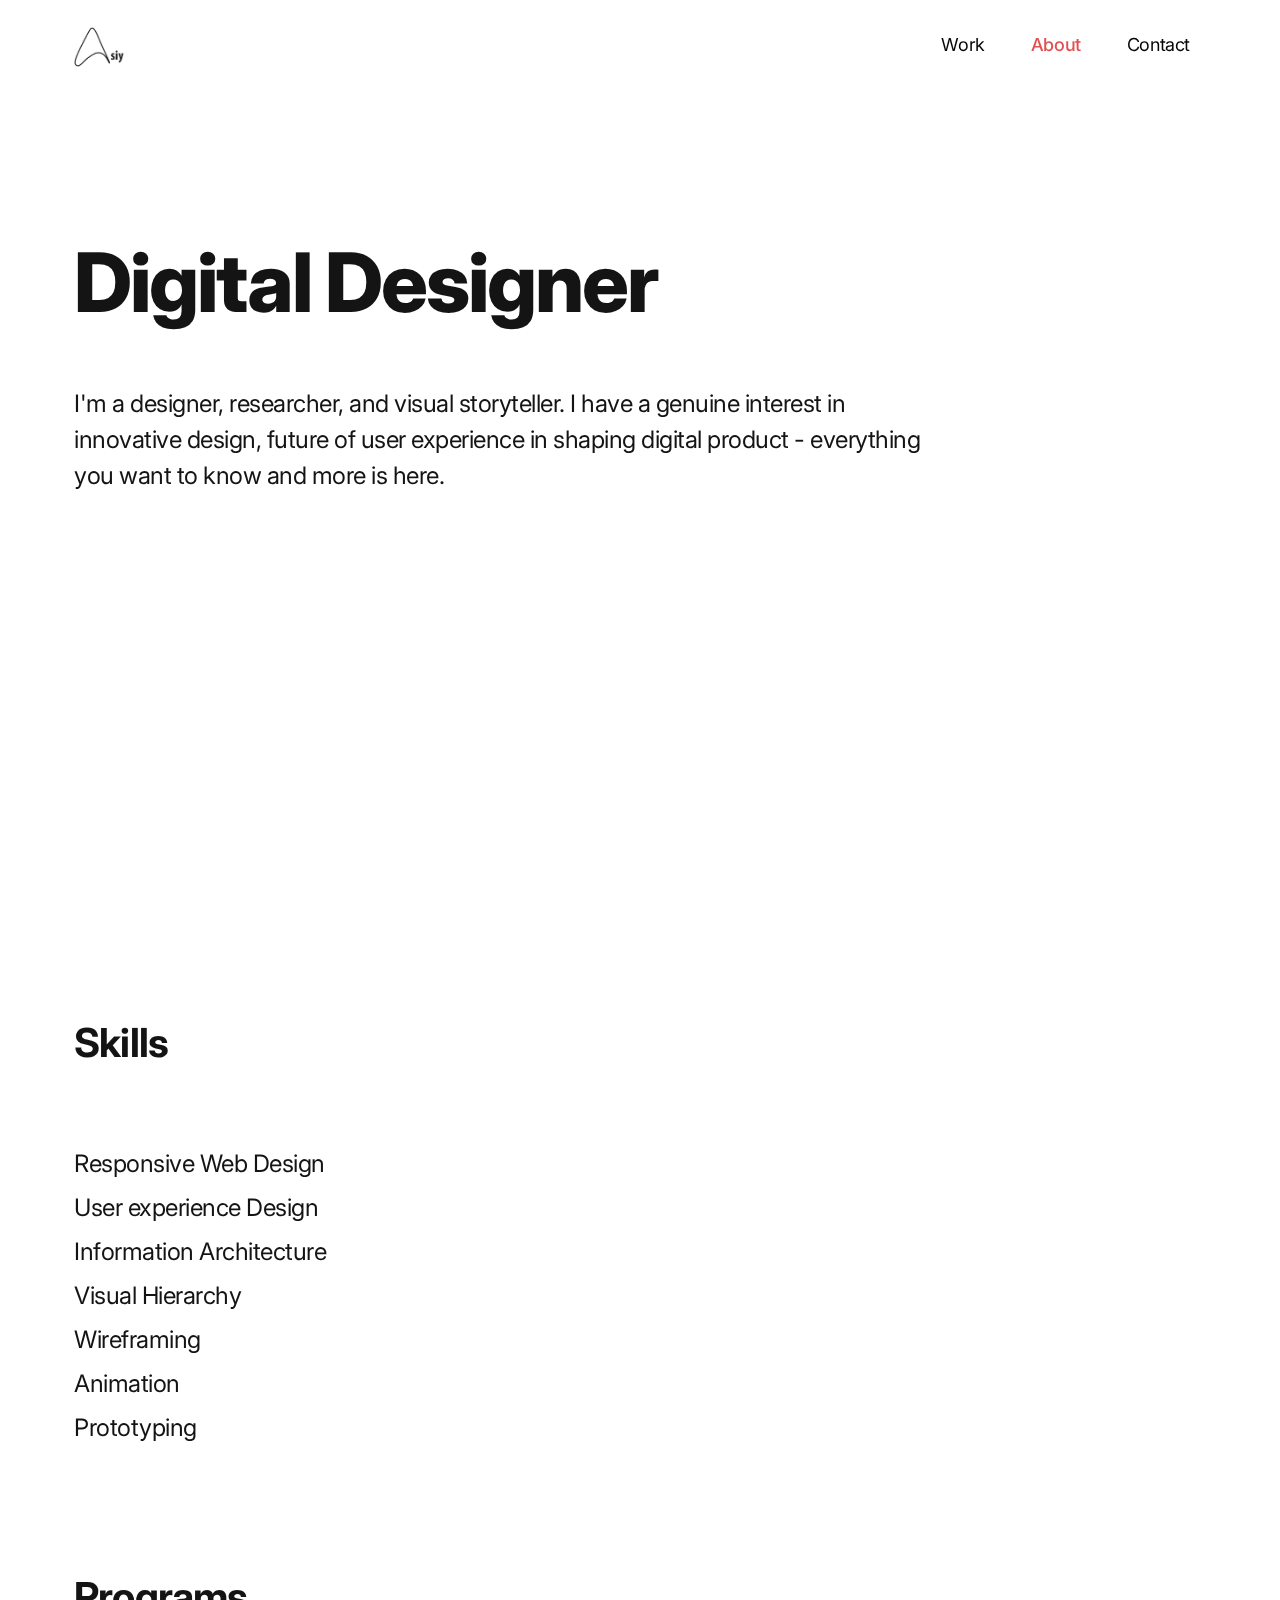
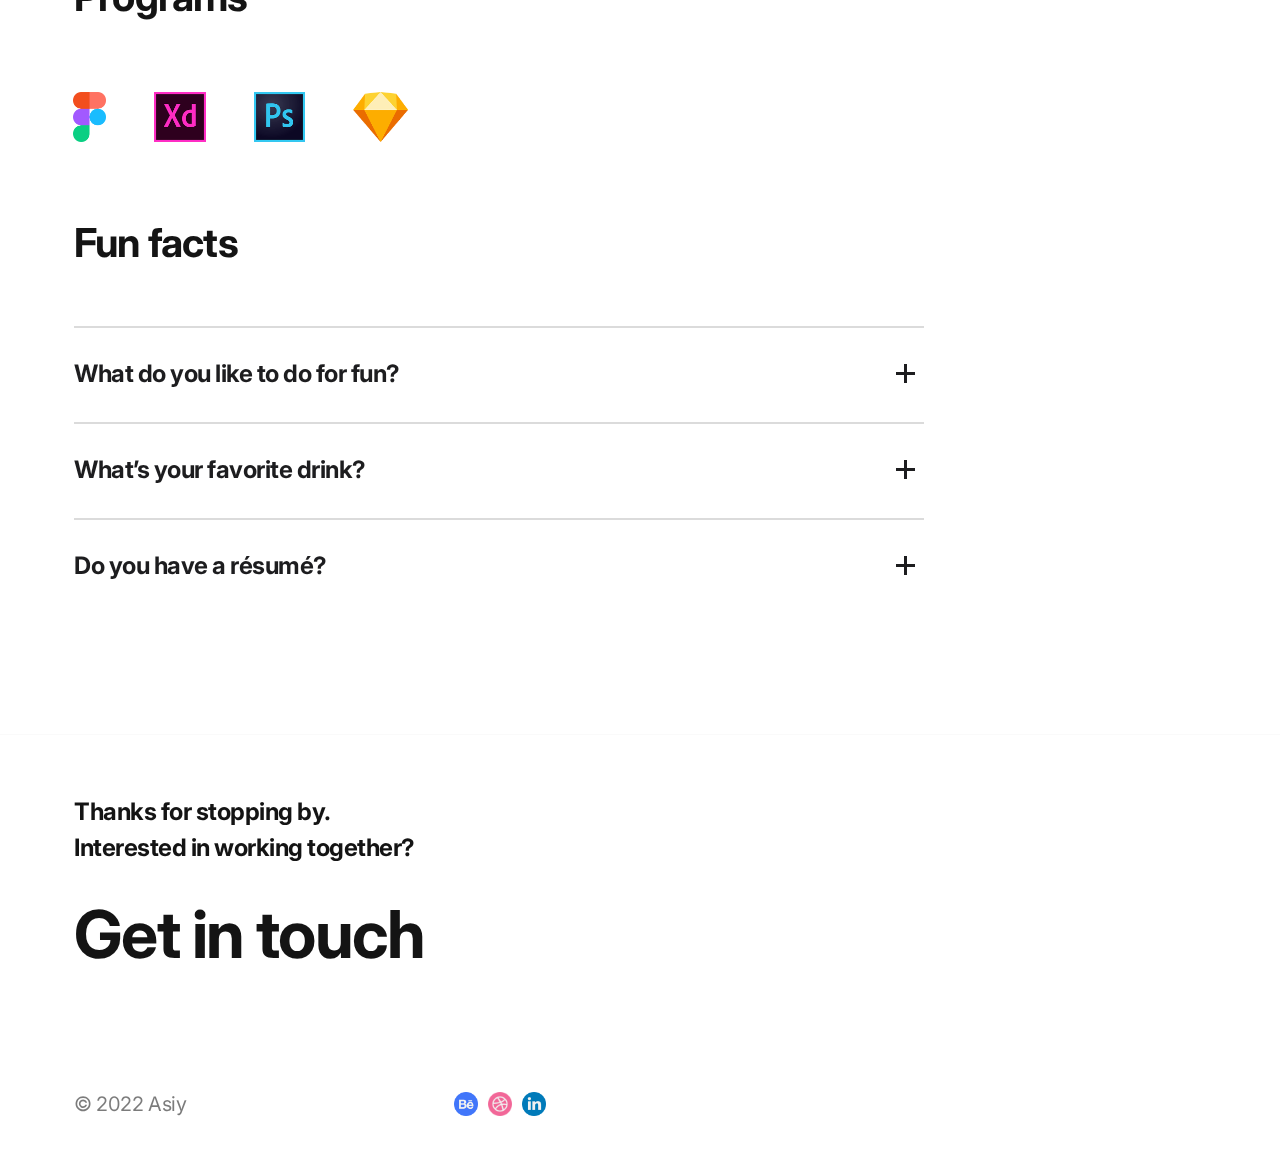
==== about.html @ 1d1bceab "Add files via upload" ====
<!doctype html>
<html lang="en" class="fonts-loading">

<head>
  <meta charset="UTF-8">

  <meta name="viewport"
  content="width=device-width, initial-scale=1, minimum-scale=1, maximum-scale=5, user-scalable=yes">
  <meta name="HandheldFriendly" content="true">

  <meta name="apple-mobile-web-app-capable" content="yes">
  <meta name="apple-mobile-web-app-status-bar-style" content="white-translucent">

  <meta name="description" content="Welcome to the folio of Asiyanbi Adekunle">
  <meta name="keywords"
  content="UI/UX designer from Nigeria">

  <title>About</title>

  <link rel="apple-touch-icon" sizes="57x57" href="images/apple-touch-icon-57x57.png">
  <link rel="apple-touch-icon" sizes="60x60" href="images/apple-touch-icon-60x60.png">
  <link rel="apple-touch-icon" sizes="72x72" href="images/apple-touch-icon-72x72.png">
  <link rel="apple-touch-icon" sizes="76x76" href="images/apple-touch-icon-76x76.png">
  <link rel="apple-touch-icon" sizes="114x114" href="images/apple-touch-icon-114x114.png">
  <link rel="apple-touch-icon" sizes="120x120" href="images/apple-touch-icon-120x120.png">
  <link rel="apple-touch-icon" sizes="144x144" href="images/apple-touch-icon-144x144.png">
  <link rel="apple-touch-icon" sizes="152x152" href="images/apple-touch-icon-152x152.png">
  <link rel="apple-touch-icon" sizes="180x180" href="images/apple-touch-icon-180x180.png">
  <link rel="icon" type="image/png" href="images/favicon-16x16.png" sizes="16x16">
  <link rel="icon" type="image/png" href="images/favicon-32x32.png" sizes="32x32">
  <link rel="icon" type="image/png" href="images/favicon-96x96.png" sizes="96x96">
  <link rel="icon" type="image/png" href="images/favicon-194x194.png" sizes="194x194">
  <link rel="icon" type="image/png" href="images/android-chrome-192x192.png" sizes="192x192">
  <link rel="mask-icon" href="/safari-pinned-tab.svg">


  <link rel="preconnect" href="https://fonts.gstatic.com">
  <link href="https://fonts.googleapis.com/css2?family=Inter:wght@100;400;500;600;700&display=swap" rel="stylesheet">
  <link rel="preload" as="image" href="../images/icons/loading.svg">
 

  <!-- Google Tag Manager -->
  <script>(function (w, d, s, l, i) {
      w[l] = w[l] || []; w[l].push({
        'gtm.start':
          new Date().getTime(), event: 'gtm.js'
      }); var f = d.getElementsByTagName(s)[0],
        j = d.createElement(s), dl = l != 'dataLayer' ? '&l=' + l : ''; j.async = true; j.src =
          'https://www.googletagmanager.com/gtm.js?id=' + i + dl; f.parentNode.insertBefore(j, f);
    })(window, document, 'script', 'dataLayer', 'GTM-5BKCFG');</script>
  <!-- End Google Tag Manager -->

  <link href="css/added.css" rel="stylesheet">
  <script type="text/javascript" src="css/main.min.js" defer></script>
  <link href="css/style.css" rel="stylesheet">
  
</head>

<body>

  <div class="navigation">
    <div class="navigation-inner">
      <button class="close no-btn button-secondary"><span
          class="button-secondary--icon icon icon-burger" /></button>
      <ul>
        <li><a href="mywork.html" target="_parent">Work</a>
        <li><a href="about.html" target="_parent">About</a>
        <li><a href="Contact.html" target="_parent">Use Me</a>
      </ul>
      <p class="navigation-footer">
        <a href="https://www.linkedin.com/in/asiyanbi-adekunle-8736731a4" rel="nofollow">LinkedIn</a>
        <a href="https://github.com/bizmaglord/" rel="nofollow">GitHub</a>
        <a href="https://www.instagram.com/bizmaglord/" rel="nofollow">Instagram</a>
        <a href="https://twitter.com/biismag/" rel="nofollow">Twitter</a>
        <span><span class="symbol-copy">&copy;</span> 2022 Asiy</span>
      </p>
    </div>
  </div>
  


  <div class="page-view">
    <div class="page-view-inner">
      <article>
        <section class="container">
          <h1>Digital Designer</h1>
          <p>I'm a designer, researcher, and visual storyteller. I have a genuine 
            interest in innovative design, future of user experience in shaping digital 
            product - everything you want to know and more is here.</p>
        </section>
      </article>
      <section class="container capability-content">
        <div class="column">
          <h2 style="margin-top:30px;">Mission</h2>
          <p>In my experience as a researcher, 
            I have learned that humans are very simple, 
            and with that comes low tolerance for 
            complex situations. My mission has always 
            been to push the limits of design with humans 
            at the forefront. As technology changes, 
            humans need to adapt quickly and my goal 
            is to make that process seamless as if 
            it doesn't exist at all.</p>

          <h2>Skills</h2>

          <div class="capability-list">
            <div class="capability-item">
              <ul style="margin-top:-10px;">
                <li>Responsive Web Design</li>
                <li>User experience Design</li>
                <li>Information Architecture</li>
                <li>Visual Hierarchy</li>
                <li>Wireframing</li>
                <li>Animation</li>
                <li>Prototyping</li>

              </ul>
            </div>
          </div>

          <h2>Programs</h2>

          <div class="resume-collumn w-col w-col-6"><h3 class="medium"></h3><img src="images/figma.png" loading="lazy" alt="Figma Icon" class="program-logo"/><img src="images/xd.png" loading="lazy" alt="Adobe XD Icon" class="program-logo"/><img src="images/shop.png" loading="lazy" alt="Photoshop Icon" class="program-logo"/><img src="images/pie.png" loading="lazy" alt="Invision Icon" class="program-logo"/></div>

        </div>

     
        <div style="margin-top: 200px;" class="column">
          <h2>Fun facts</h2>
          <ul class="section-collapse">
            <li>
              <a aria-expanded="true" class="collapse-control typography-subhead">
                <span>What do you like to do for fun?</span>
                <span class="chevron" />
              </a>
              <div class="content-collapse" style="height: 0">
                <div class="c-inner">
                  <p>Stargazer. As a countryside homeboy I love to settle at night with some 
                    other kids comtemplating about the wonder of the star and wish we could touch one </p>

                  <p>Muzic. I have amassed collection of albums. I can be found humming to Jay Z 
                    <em>"Anything"</em>
                    
                  </p>

                  <p>Pornearth. On good days, you can catch me combbing r/pornearth on reddit browsing beautiful gallery of mountains </p>

                  <p>Movies. Hiyaa, I love sci-fi, movies about time-machine and 
                    alternating between parallel universe”</p>
                </div>
              </div>
            </li>
            <li>
              <a aria-expanded="true" class="collapse-control typography-subhead">
                <span>What’s your favorite drink?</span>
                <span class="chevron" />
              </a>
              <div class="content-collapse" style="height: 0">
                <div class="c-inner">
                  <p>H20. Simple dilution, not difficult to gulp.</p>
                </div>
              </div>
            </li>
            
            <li>
              <a aria-expanded="true" class="collapse-control typography-subhead">
                <span>Do you have a r&eacute;sum&eacute;?</span>
                <span class="chevron">
              </a>
              <div class="content-collapse" style="height: 0">
                <div class="c-inner">
                  <p>Yes, click <a href="Asiyanbi_uiux_cv.pdf" target="_blank" rel="noopener noreferrer">here</a> to
                    view.</p>
                </div>
              </div>
            </li>
          </ul>
        </div>
      </section>

      <a href="Contact.html" target="_parent"  class="to-next">
        <div class="container">
          <div class="column">
            <span>Thanks for stopping by.<br>
              Interested in working together?
            </span>
            <div class="next-h">Get in touch</div>
          </div>
        </div>
      </a>

      <footer class="e2e">
        <div class="e2e-inner">
            <div class="e2e-f">
                <div class="e2e-company"><span class="symbol-copy">&copy;</span> 2022 Asiy</div>
                <div class="social-network-links">
                    <div class="social-network-link">
                        <a href="https://www.behance.com/bizmaglord" rel="noopener nofollow"
                            title="Behance">
                            <span>Behance</span>
                            <img src="images/be.png" height="24px;" width="24px;">
                        </a>
                    </div>
                    <div class="social-network-link">
                        <a href="https://www.dribbble.com/bizmaglord" rel="noopener nofollow" title="Dribbble">
                            <span>Dribbble</span>
                            <img src="images/dri.png" height="24px;" width="24px;" >
                        </a>
                    </div>
                    <div class="social-network-link">
                        <a href="https://www.linkedin.com/in/asiyanbi-adekunle-8736731a4" rel="noopener nofollow"
                            title="LinkedIn">
                            <span>LinkedIn</span>
                            <img src="images/lin.png" height="24px;" width="24px;">
                        </a>
                    </div>
                    
                </div>
            </div>
        </div>
    </footer>

      <header class="top-of-page" data-theme="">
        <div class="background">
          <div class="container column">
            <div class="nav-item">
              <a href="index.html" target="_parent" title="Asiy">
                <img src="images/logo-black.png" height="50" width="50">
              </a>
            </div>
            <div class="nav-stack">
              <div class="nav-item">
                <a href="mywork.html" target="_parent" class="at-left button-secondary ">
                  <span>Work</span>
                </a>
              </div>
              <div class="nav-item">
                <a href="about.html" target="_parent" class="at-left button-secondary is-active">
                  <span>About</span>
                </a>
              </div>
              <div class="nav-item">
                <a href="Contact.html" target="_parent" class="at-left button-secondary ">
                  <span>Contact</span>
                </a>
              </div>
            </div>
            <div class="nav-stack open-navigation">
              <div class="nav-item">
                <button class="at-left no-btn button-secondary"><span></span>
                  <span class="button-secondary--icon icon icon-burger">
                </button>
              </div>
            </div>
          </div>
        </div>
      </header>
    </div>
  </div>

  
</body>

</html>
---- css/added.css ----
@import url(https://fonts.googleapis.com/css2?family=Inter:wght@100;400;500;600;700;800&display=swap);.clearfix{clear:both}*{border:none;-webkit-box-sizing:border-box;-moz-box-sizing:border-box;box-sizing:border-box;margin:0;outline:0;padding:0;-webkit-tap-highlight-color:transparent;-webkit-tap-highlight-color:transparent}a{color:inherit}body,html{height:100%}html{-webkit-text-size-adjust:none;-ms-content-zooming:none}body,button,input,textarea{-webkit-font-smoothing:antialiased;font-family:Inter,-apple-system,BlinkMacSystemFont,Helvetica,Segoe UI,Roboto,Arial,sans-serif}@supports (padding:max(0px)){body{padding-left:0;padding-right:0}}button,input:not([type=checkbox]),textarea{-webkit-appearance:none;-moz-appearance:none}textarea{resize:none}blockquote,figcaption,p{-webkit-hyphens:none;-moz-hyphens:none;-ms-hyphens:none;hyphens:none}img{vertical-align:top}.at-left{float:left}.at-right{float:right}.text{font-size:24px;font-weight:400;line-height:36px;letter-spacing:-.5px}.text-small{font-size:18px;line-height:28px}.text-20,.text-small{font-weight:400;letter-spacing:-.38px}.text-20{font-size:20px;line-height:26px}.text-caption{font-size:20px;font-weight:400;line-height:28px;letter-spacing:-.42px}.text-center{text-align:center}.display-0{font-size:66px;font-weight:700;line-height:76px;letter-spacing:-1.61px}.display-1{font-size:82px;font-weight:700;line-height:86px;letter-spacing:-2px}.display-2{font-size:48px;font-weight:700;line-height:54px;letter-spacing:-.85px}.display-3{font-size:38px;font-weight:700;line-height:44px;letter-spacing:-.67px}.display-4{font-weight:700}.display-4,.display-5{font-size:32px;line-height:42px;letter-spacing:-.4px}.display-5{font-weight:500}.display-6{font-size:28px;font-weight:700;line-height:38px;letter-spacing:-.56px}.display-7{font-size:24px;font-weight:700;line-height:36px;letter-spacing:-.5px}.display-8{font-size:20px;font-weight:500;line-height:24px;letter-spacing:-.4px}.display-9{line-height:24px;letter-spacing:-.48px}.display-10,.display-9{font-size:18px;font-weight:700}.display-10{line-height:26px;letter-spacing:-.38px}.display-11{font-size:20px;font-weight:400;line-height:28px;letter-spacing:-.42px}.display-12{font-size:18px;font-weight:400;line-height:32px;letter-spacing:-.4px}.material{border-radius:4px}.material-white{background-color:#fafafa}.material-light-white{background-color:hsla(0,0%,100%,.04)}.material-white-shd{background-color:#fafafa;-webkit-box-shadow:0 4px 8px rgba(0,0,0,.24);box-shadow:0 4px 8px rgba(0,0,0,.24)}.material-orange{background-color:#f33}.material-black{background-color:#1d1d1f}.material-red{background-color:#ed4747}.material-red-hover{background-color:#ce1414}.material-green{background-color:#0fc740}.material-pink{background-color:#ed4786}.material-gray{background-color:#f5f5f5}.material-light-green{background-color:rgba(47,235,58,.16)}.material-black-hover{background-color:rgba(0,0,0,.16)}.material-light-black-hover{background-color:rgba(0,0,0,.04)}.material-border-gray-active{-webkit-box-shadow:inset 0 0 0 1px rgba(0,0,0,.56);box-shadow:inset 0 0 0 1px rgba(0,0,0,.56)}.material-border-gray{-webkit-box-shadow:inset 0 0 0 1px rgba(0,0,0,.08);box-shadow:inset 0 0 0 1px rgba(0,0,0,.08)}.material-border-light-gray{-webkit-box-shadow:inset 0 0 0 1px #ebebeb;box-shadow:inset 0 0 0 1px #ebebeb}.material-border-light-gray-alpha{-webkit-box-shadow:inset 0 0 0 1px #ccc;box-shadow:inset 0 0 0 1px #ccc}.material-border-orange{-webkit-box-shadow:inset 0 0 0 2px #f33;box-shadow:inset 0 0 0 2px #f33}.material-border-green{-webkit-box-shadow:inset 0 0 0 1px #10c741;box-shadow:inset 0 0 0 1px #10c741}.material-border-red{-webkit-box-shadow:inset 0 0 0 2px #ed4747;box-shadow:inset 0 0 0 2px #ed4747}.button{text-align:center;-webkit-user-select:none;-khtml-user-select:none;-moz-user-select:none;-ms-user-select:none;-o-user-select:none;user-select:none}.button-primary{font-size:24px;font-weight:400;line-height:36px;letter-spacing:-.5px;padding:9px 16px}.button-primary--icon{margin-left:8px}.button-secondary{color: rgb(6, 6, 6);font-size:18px;font-weight:400;line-height:32px;letter-spacing:-.4px;padding:9px 16px}.button-secondary--icon{margin-left:4px;margin-right:-20px}.button-secondary-small{font-size:32px;font-weight:500;line-height:42px;letter-spacing:-.4px;padding:2px 6px}.input{position:relative}.input input,.input textarea{-webkit-appearance:none;-moz-appearance:none;display:block;position:relative;width:100%}.input input::-webkit-input-placeholder,.input textarea::-webkit-input-placeholder{color:rgba(20,20,20,.32)}.input input:-moz-placeholder,.input input::-moz-placeholder,.input textarea:-moz-placeholder,.input textarea::-moz-placeholder{color:rgba(20,20,20,.32)}.input input:-ms-input-placeholder,.input textarea:-ms-input-placeholder{color:rgba(20,20,20,.32)}.input input+span{font-size:12px;line-height:12px;text-transform:uppercase;-webkit-user-select:none;-khtml-user-select:none;-moz-user-select:none;-ms-user-select:none;-o-user-select:none;user-select:none;opacity:0;pointer-events:none;position:absolute;-webkit-transform-origin:left top;transform-origin:left;visibility:hidden;z-index:1}.input input:not(:placeholder-shown)+span,.input input:not(:placeholder-shown):focus+span{opacity:1;-webkit-transform:translateY(-10px);transform:translateY(-10px);-webkit-transition:all .3s;transition:all .3s;visibility:visible}.input-primary input,.input-primary textarea{font-size:24px;font-weight:400;line-height:36px;letter-spacing:-.5px;padding:9px 16px}.input-primary input+span{left:16px;top:19px}.input-primary input:not(:placeholder-shown),.input-primary input:not(:placeholder-shown):focus{padding-bottom:3px;padding-top:15px}.input-secondary input,.input-secondary textarea{font-size:18px;font-weight:400;line-height:32px;letter-spacing:-.4px;padding:9px 10px}.input-secondary input+span{left:10px;top:17px}.input-secondary input:not(:placeholder-shown),.input-secondary input:not(:placeholder-shown):focus{padding:14px 10px 4px}.icon{display:inline-block;vertical-align:middle}.icon-burger,.icon-close{height:24px;position:relative;width:36px}.icon-burger:after,.icon-burger:before,.icon-close:after,.icon-close:before{border-top:1.75px solid;content:"";display:block;left:50%;position:absolute;top:50%;width:66.66%}.icon-close:before{-webkit-transform:translate(-50%,-50%) rotate(-45deg);transform:translate(-50%,-50%) rotate(-45deg)}.icon-close:after{-webkit-transform:translate(-50%,-50%) rotate(45deg);transform:translate(-50%,-50%) rotate(45deg)}.icon-burger:before{-webkit-transform:translate(-50%,-4px);transform:translate(-50%,-4px)}.icon-burger:after{-webkit-transform:translate(-50%,2px);transform:translate(-50%,2px)}.typography-title{font-size:38px;font-weight:700;line-height:44px;letter-spacing:-.67px}@media (min-width:768px){.typography-title{font-size:82px;font-weight:700;line-height:86px;letter-spacing:-2px}}.typography-subtitle{font-size:28px;font-weight:700;line-height:38px;letter-spacing:-.56px}@media (min-width:768px){.typography-subtitle{font-size:48px;font-weight:700;line-height:54px;letter-spacing:-.85px}}.typography-subhead{font-size:18px;font-weight:700;line-height:24px;letter-spacing:-.48px}@media (min-width:768px){.typography-subhead{font-size:32px;font-weight:700;line-height:42px;letter-spacing:-.4px}}.typography-quote-slide{font-weight:500}@media (max-width:767px){.typography-quote-slide{font-size:20px;font-weight:500;line-height:24px;letter-spacing:-.4px;letter-spacing:normal}}@media (min-width:768px){.typography-quote-slide{font-size:32px;font-weight:500;line-height:42px;letter-spacing:-.4px}}.typography-paragraph{font-size:18px;font-weight:400;line-height:28px;letter-spacing:-.38px}@media (min-width:768px){.typography-paragraph{font-size:24px;font-weight:400;line-height:36px;letter-spacing:-.5px}}.typography-caption,.typography-text{font-size:20px;font-weight:400;line-height:28px;letter-spacing:-.42px}.typography-caption{color:rgba(20,20,20,.56)}.container{margin:0 auto;max-width:1280px}@media (min-width:1600px){.container{max-width:1280px}}@media (max-width:767px){.column{padding-left:16px;padding-right:16px}}@media (min-width:768px) and (max-width:1279px){.column{padding-left:32px;padding-right:32px}}@media (min-width:1280px){.column{padding-left:74px;padding-right:74px}}@media (max-width:767px){.padding-media{max-width:882px}}@media (min-width:768px) and (max-width:1279px){.padding-media{max-width:914px}}@media (min-width:1280px){.padding-media{max-width:998px}}.fonts-loading body:before{opacity:1;visibility:visible}.fonts-loaded body:before,.fonts-loading .page-view{opacity:0;visibility:hidden}.fonts-loaded body:before{-webkit-transition:opacity .3s,visibility .3s;transition:opacity .3s,visibility .3s}.fonts-loaded .page-view{opacity:1;will-change:opacity,visibility;transition:opacity .3s,visibility .3s;visibility:visible}.fonts-loading body:before{background-image:url(images/icons/loading.svg);background-position:50%;background-repeat:no-repeat;background-size:40px;bottom:0;content:"";left:0;position:absolute;right:0;top:0}body{color: #141414; min-width:320px}.sr-only{position:absolute;width:1px;height:1px;padding:0;margin:-1px;overflow:hidden;clip:rect(0,0,0,0);border:0}ol{list-style-position:inside}ol li{margin-bottom:16px}ol li::marker{font-size:18px;font-weight:400;line-height:28px;letter-spacing:-.38px}ol li>p{display:inline}.btn-solid{color:rgba(20,20,20,.56);display:inline-block;-webkit-user-select:none;-khtml-user-select:none;-moz-user-select:none;-ms-user-select:none;-o-user-select:none;user-select:none;position:relative;text-decoration:none}@media (max-width:767px){.btn-solid{font-size:18px;font-weight:400;line-height:32px;letter-spacing:-.4px;padding:9px 16px;margin-top:20px}}@media (min-width:768px){.btn-solid{font-size:24px;font-weight:400;line-height:36px;letter-spacing:-.5px;padding:9px 16px;margin-top:40px}}.btn-solid:not(:disabled){cursor:pointer}a.btn-solid:not([href]){cursor:default;background-color:rgba(0,0,0,.04)}.btn-solid.btn,a.btn-solid[href]{-webkit-box-shadow:inset 0 0 0 1px rgba(0,0,0,.25);box-shadow:inset 0 0 0 1px rgba(0,0,0,.25)}.btn-solid:before{content:"";height:100%;left:0;background-color:#1d1d1f;position:absolute;top:0;-webkit-transform:scaleX(0);transform:scaleX(0);-webkit-transform-origin:left;transform-origin:left;-webkit-transition:all .2s ease-out;transition:all .2s ease-out;width:100%}.btn-solid span{position:relative;-webkit-transition:color .15s ease-out;transition:color .15s ease-out}.is-touch .btn-solid.btn:active span,.is-touch a.btn-solid[href]:active span,.no-touch .btn-solid.btn:hover span,.no-touch a.btn-solid[href]:hover span{color:#fafafa}.is-touch .btn-solid.btn:active:before,.is-touch a.btn-solid[href]:active:before,.no-touch .btn-solid.btn:hover:before,.no-touch a.btn-solid[href]:hover:before{-webkit-transform:scaleY(1);transform:scaleY(1)}header{position:fixed;top:0;width:100%;z-index:10}header.animated{-webkit-transition:-webkit-transform .3s;transition:transform .3s}header.top-of-page .background{-webkit-transition:background .3s;transition:background .3s}header .column{-webkit-align-items:center;align-items:center;display:-webkit-flex;display:flex;-webkit-justify-content:space-between;justify-content:space-between}@media (max-width:767px){header .column{padding-left:16px;padding-right:16px}}@media (min-width:768px) and (max-width:1279px){header .column{padding-left:32px;padding-right:32px}}@media (min-width:1280px){header .column{padding-left:74px;padding-right:74px}}@media (max-width:767px){header .column{padding-bottom:10px;padding-top:10px}}@media (min-width:768px){header .column{padding-bottom:20px;padding-top:20px}}header.bg-showed:not(.top-of-page):not(.floating) .background{background-color:#141414);}header a{color:rgba(20,20,20);text-decoration:none;-webkit-transition:color .3s ease-in-out;transition:color .3s ease-in-out}header a.is-active{color:rgb(225, 80, 80);font-weight:500}header .nav-item{display:inline-block}header .nav-item:not(:last-child){margin-right:10px}header .nav-item .icon:after,header .nav-item .icon:before{-webkit-transition:all .3s;transition:all .3s}header .open-navigation{cursor:pointer}header .button-secondary{border-radius:4px;-webkit-user-select:none;-khtml-user-select:none;-moz-user-select:none;-ms-user-select:none;-o-user-select:none;user-select:none;position:relative}header .button-secondary:before{content:"";height:100%;left:0;border-radius:4px;background-color:rgba(0,0,0,.03);position:absolute;top:0;-webkit-transform:scaleY(0);transform:scaleY(0);-webkit-transform-origin:0 bottom 0;transform-origin:0 bottom 0;-webkit-transition:all .15s ease-out;transition:all .15s ease-out;width:100%}header .button-secondary span{cursor:pointer;position:relative;-webkit-transition:color .15s ease-out;transition:color .15s ease-out}.is-touch header .button-secondary:active:before,.no-touch header .button-secondary:hover:before{-webkit-transform:scaleY(1);transform:scaleY(1)}header[data-theme=dark]:not(.bg-showed) a,header[data-theme=dark]:not(.bg-showed) a.is-active,header[data-theme=dark]:not(.bg-showed) button,header[data-theme=dark]:not(.bg-showed) button.is-active{color:#fafafa}header[data-theme=dark]:not(.bg-showed) .button-secondary:before{background-color:hsla(0,0%,100%,.1);cursor:pointer}@media (max-width:767px){header .nav-stack:not(.open-navigation){display:none}}@media (min-width:768px){header .container{max-width:1280px}header .open-navigation{display:none}}@media (max-width: 767px){.navigation{background: #060606;color:#fafafa;cursor:default;display:none;height:100%;left:0;padding:20px;position:absolute;top:0;width:100%;z-index:20}.navigation.is-visible{display:block;opacity:0;-webkit-transition:all .15s;transition:all .15s;visibility:visible}.navigation.is-visible.is-opened{opacity:1;-webkit-transition:all .3s;transition:all .3s}.navigation-inner{display:-webkit-flex;display:flex;-webkit-flex-direction:column;flex-direction:column;height:100%;-webkit-justify-content:center;justify-content:center;position:relative}.navigation .close{color:hsla(0,0%,100%);cursor:pointer;position:absolute;right:-4px;top:-10px;-webkit-transition:all .3s;transition:all .3s}.is-touch .navigation .close:active,.no-touch .navigation .close:hover{color:#fafafa}.navigation .close .icon:after,.navigation .close .icon:before{-webkit-transition:all .3s;transition:all .3s}.navigation ul{list-style:none}.navigation ul li{font-size:32px;font-weight:700;line-height:42px;letter-spacing:-.4px}.navigation ul li:not(:first-child){margin-top:10px}.navigation ul li a{text-decoration:none;-webkit-transition:opacity .3s;transition:opacity .3s}.is-touch .navigation ul li a:active,.no-touch .navigation ul li a:hover{opacity:1}.navigation-footer{bottom:0;color:hsla(0,0%,100%,.8);font-size:18px;font-weight:400;line-height:26px;letter-spacing:-.38px;left:0;position:absolute}.navigation-footer a{-webkit-box-shadow:0 2px hsla(0,0%,100%,.16);box-shadow:0 2px hsla(0,0%,100%,.16);text-decoration:none;margin:0 10px 2px 0;-webkit-transition:all .3s;transition:all .3s}.is-touch .navigation-footer a:active,.no-touch .navigation-footer a:hover{-webkit-box-shadow:0 2px #fafafa;box-shadow:0 2px #fafafa;color:#fafafa}.navigation .nav-item-step,.navigation-footer a,.navigation-footer span{display:inline-block}.navigation .is-hidden,.navigation [data-transition-chain=open-navigation]{opacity:0;-webkit-transform:translate3d(0,20px,0);transform:translate3d(0,20px,0);visibility:hidden}.navigation .is-hidden.is-complete,.navigation .is-hidden.transition-chain-state,.navigation [data-transition-chain=open-navigation].is-complete,.navigation [data-transition-chain=open-navigation].transition-chain-state{opacity:1;-webkit-transform:translateZ(0);transform:translateZ(0);-webkit-transition:all .3s ease-in-out .15s,visibility 1ms .15s;transition:all .3s ease-in-out .15s,visibility 1ms .15s;visibility:visible}.navigation .is-hidden.is-complete:first-child,.navigation .is-hidden.transition-chain-state:first-child,.navigation [data-transition-chain=open-navigation].is-complete:first-child,.navigation [data-transition-chain=open-navigation].transition-chain-state:first-child{-webkit-transition:all .3s ease-in-out,visibility 1ms;transition:all .3s ease-in-out,visibility 1ms}.navigation-opened{background-color:#1d1d1f;-webkit-transition:background-color .3s;transition:background-color .3s}.views-hidden .page-view{overflow:hidden}}@media (min-width:768px){.navigation{display:none}}.rslider-pagination{bottom:0;color:#1d1d1f;display:flex;flex-direction:column;justify-content:center;list-style:none;position:fixed;right:0;top:0;transition:color .3s ease-out;z-index:10}.page-view.leave .rslider-pagination{opacity:0;transition:color .3s ease-out,opacity .3s ease-out}[data-theme=dark]+.rslider-pagination{color:#fafafa}[data-theme=dark]+.rslider-pagination li.is-current:before{opacity:1}.rslider-pagination li{display:flex;transform:scale(0);transition:transform .3s}.rslider-pagination li:before{border-style:solid;border-radius:50%;content:"";cursor:pointer;display:block;margin:auto;opacity:.24;transition:opacity .3s,transform .3s}.rslider-pagination li.is-current:before{opacity:.56}@media (max-width:767px){.rslider-pagination{right:10px}.rslider-pagination li{height:28px;width:10px}.rslider-pagination li:before{border-width:4px}.rslider-pagination li.is-current:before{transform:scale(1.25)}}@media (min-width:768px){.rslider-pagination{right:32px}.rslider-pagination li{height:28px;width:12px}.rslider-pagination li:before{border-width:4px}.rslider-pagination li.is-current:before{transform:scale(1.5)}}@media (min-width:1280px){.rslider-pagination{right:44px}}.rslider-component{display:block;height:100%;position:relative}.rslider-component:before{background-color:#fafafa;background-image:url(images/icons/loading.svg);background-position:50%;background-repeat:no-repeat;background-size:40px;bottom:0;content:"";left:0;position:absolute;right:0;top:0;visibility:visible;z-index:1}.page-view.leave .rslider-component+header{display:none}.rslider-component.activated:before{contain:inherit;opacity:0;transition:all .3s;visibility:hidden}.rslide{bottom:0;display:flex;left:0;user-select:none;overflow:hidden;position:absolute;right:0;top:0;height:100%}@media (max-width:767px){.rslide .rslide-text img{height:38px}.rslide .rslide-text .rtlink a{margin-top:17px}}@media (max-width:767px) and (max-width:767px){.rslide .rslide-text{padding-left:16px;padding-right:16px}}@media (max-width:767px) and (min-width:768px) and (max-width:1279px){.rslide .rslide-text{padding-left:32px;padding-right:32px}}@media (max-width:767px) and (min-width:1280px){.rslide .rslide-text{padding-left:74px;padding-right:74px}}@media (max-width:767px) and (orientation:portrait){.rslide .rslide-background{bottom:0;left:0;right:0}.rslide .rslide-background:after{content:"";display:block;padding-top:75%} .rslide-background .profile-image {display: none;} .rslide .rslide-text{padding-top:80px}.rslide .rslide-text .rtlink a{display:auto}}@media (max-width:767px) and (orientation:landscape){.rslide .rslide-background{bottom:0;left:25%;pointer-events:none;right:0;top:0}.rslide .rslide-text{height:100%;-webkit-justify-content:center;justify-content:center;padding-bottom:20px;width:50%}}@media (min-width:768px){.rslide .rslide-background{bottom:0;left:25%;pointer-events:none;right:-25%;top:0}.rslide .rslide-text{height:100%;-webkit-justify-content:center;justify-content:center;width:50%}}@media (min-width:768px) and (max-width:767px){.rslide .rslide-background{padding-left:16px;padding-right:16px}}@media (min-width:768px) and (min-width:768px) and (max-width:1279px){.rslide .rslide-background{padding-left:32px;padding-right:32px}}@media (min-width:768px) and (min-width:1280px){.rslide .rslide-background{padding-left:74px;padding-right:74px}}@media (min-width:768px) and (max-width:767px){.rslide .rslide-text{padding-left:16px;padding-right:16px}}@media (min-width:768px) and (min-width:768px) and (max-width:1279px){.rslide .rslide-text{padding-left:32px;padding-right:32px}}@media (min-width:768px) and (min-width:1280px){.rslide .rslide-text{padding-left:74px;padding-right:74px}}@media (min-width:768px) and (max-width:1279px){.rslide .rslide-text img{height:43px}.rslide .rslide-text .rtlink a{margin-top:35px}}@media (min-width:1280px){.rslide .rslide-text img{height:54px}.rslide .rslide-text .rtlink a{margin-top:34px}}@media (min-width:1600px){.rslide .rslide-background{right:0}.rslide .rslide-background canvas,.rslide .rslide-background img{left:auto;right:0;transform:translateZ(0)}.rslide .rslider-component.activated .rslide.is-loaded .rslide-background canvas,.rslide .rslider-component.activated .rslide.is-loaded .rslide-background img{transform:translateZ(0)}.rslide .rslide-text{width:41.66666667%}}.rslide-inner{position:relative;height:100%;width:100%;z-index:1;transform:translate3d(0,-100%,0);touch-action:none}.rslide-text{display:flex;flex-direction:column;opacity:0;position:relative;transform:translate3d(0,10px,0);visibility:hidden}.rslide-text img{margin-bottom:10px;margin-right:auto;pointer-events:none}.rslide-text .h1{cursor:default;font-size:38px;font-weight:700;line-height:44px;letter-spacing:-.67px}@media (min-width:768px){.rslide-text .h1{font-size:82px;font-weight:700;line-height:86px;letter-spacing:-2px}#content1::after{content:"\a"}#content2::before{content:"\a";white-space:pre}}@media (max-width:1024px) and (orientation:portrait){.rslide-text .h1{font-size:32px;font-weight:500;line-height:42px;letter-spacing:-.4px}}.rslide-text .rtlink a{font-size:18px;font-weight:400;line-height:32px;letter-spacing:-.4px;padding:9px 16px}.rslide[data-theme=dark] .rslide-text,.rslide[data-theme=dark] .rslide-text .rtlink a{color:#fafafa}.rslide[data-theme=dark] .rslide-text .rtlink a[href]{-webkit-box-shadow:inset 0 0 0 1px #ebebeb;box-shadow:inset 0 0 0 1px #ebebeb}.rslide[data-theme=dark] .rslide-text .rtlink a:before{background-color:#fafafa}.is-touch .rslide[data-theme=dark] .rslide-text .rtlink a[href]:active span,.no-touch .rslide[data-theme=dark] .rslide-text .rtlink a[href]:hover span{color:#1d1d1f}.is-touch .rslide[data-theme=dark] .rslide-text .rtlink a[href]:active:before,.no-touch .rslide[data-theme=dark] .rslide-text .rtlink a[href]:hover:before{-webkit-transform:scaleY(1);transform:scaleY(1)}.rslider-component.activated+.rslider-pagination li{transform:scale(1)}.rslider-component.activated+.rslider-pagination li:first-child{-webkit-transition-delay:1.2s;transition-delay:1.2s}.rslider-component.activated+.rslider-pagination li:nth-child(2){-webkit-transition-delay:1.25s;transition-delay:1.25s}.rslider-component.activated+.rslider-pagination li:nth-child(3){-webkit-transition-delay:1.3s;transition-delay:1.3s}.rslider-component.activated+.rslider-pagination li:nth-child(4){-webkit-transition-delay:1.35s;transition-delay:1.35s}.rslider-component.activated+.rslider-pagination li:nth-child(5){-webkit-transition-delay:1.4s;transition-delay:1.4s}.rslider-component.activated+.rslider-pagination li:nth-child(6){-webkit-transition-delay:1.45s;transition-delay:1.45s}.rslider-component.activated+.rslider-pagination li:nth-child(7){-webkit-transition-delay:1.5s;transition-delay:1.5s}.rslider-component.activated+.rslider-pagination li:nth-child(8){-webkit-transition-delay:1.55s;transition-delay:1.55s}.rslider-component.activated+.rslider-pagination li:nth-child(9){-webkit-transition-delay:1.6s;transition-delay:1.6s}.rslider-component.activated+.rslider-pagination li:nth-child(10){-webkit-transition-delay:1.65s;transition-delay:1.65s}.rslider-component.activated .rslide.is-current .rslide-inner,.rslider-component.activated .rslide.last-current .rslide-inner{transition:.3s ease-out}.rslide.is-current .rslide-inner{transform:translateZ(0)}.rslide.is-current .rslide-inner .rslide-text{transition:.3s ease-out .15s}.rslide.is-current~.rslide .rslide-inner{transform:translateZ(0)}.rslide.is-current~.rslide .rslide-inner .rslide-text{opacity:0;transform:scale(.95);transition:.3s ease-out;visibility:hidden}.rslide.last-current .rslide-inner{z-index:5}.rslide.last-current .rslide-inner{z-index:4}.rslide.is-current .rslide-inner{z-index:3}.rslide.is-current~.rslide.last-current .rslide-inner{z-index:2}.rslider-component.activated .rslide-text{opacity:1;-webkit-transform:translateZ(0);transform:translateZ(0);-webkit-transition:all .3s ease-out .15s;transition:all .3s ease-out .15s;visibility:visible}.rslide-background{position:absolute}.rslide-background:before{background-image:url(images/icons/loading.svg);background-position:50%;background-repeat:no-repeat;background-size:40px;bottom:0;content:"";left:0;position:absolute;right:0;top:0}.rslide-background canvas,.rslide-background img{display:block;height:100%;left:50%;object-fit:contain;opacity:0;pointer-events:none;position:absolute;transform:translate3d(-50%,0,0);transition:all 1ms ease-out .3s;visibility:hidden;width:auto}.rslide.is-loaded .rslide-background:before,.rslide:not(.is-current) .rslide-background:before,.rslider-component:not(.activated) .rslide-background:before{opacity:0;-webkit-transition:opacity .6s ease-out .6s,visibility .6s ease-out .6s;transition:opacity .6s ease-out .6s,visibility .6s ease-out .6s;visibility:hidden}.rslider-component+header .container .nav-item{opacity:0;-webkit-transform:translate3d(0,-10px,0);transform:translate3d(0,-10px,0)}.rslider-component.activated+header .container .nav-item{opacity:1;-webkit-transform:translateZ(0);transform:translateZ(0);-webkit-transition:all .3s;transition:all .3s}.rslider-component.activated+header .container>.nav-item{-webkit-transition-delay:.9s;transition-delay:.9s}.rslider-component.activated+header .container>.nav-stack .nav-item:first-child{-webkit-transition-delay:.95s;transition-delay:.95s}.rslider-component.activated+header .container>.nav-stack .nav-item:nth-child(2){-webkit-transition-delay:1s;transition-delay:1s}.rslider-component.activated+header .container>.nav-stack .nav-item:nth-child(3){-webkit-transition-delay:1.05s;transition-delay:1.05s}.rslider-component.activated .rslide.is-loaded .rslide-background canvas.is-loaded.is-played,.rslider-component.activated .rslide.is-loaded .rslide-background img.is-loaded{opacity:1;transition:all .6s ease-out .6s;visibility:visible}@supports (grid-template-columns:auto){@media (min-width:767px){.rslide-inner{max-width:100%;padding:40px 0;display:grid;grid-template-columns:[start] minmax(0,1fr) [wrapper-start] repeat(12,minmax(0,65px)) [wrapper-end] minmax(0,1fr) [end];grid-gap:32px}.rslide-inner .rslide-background,.rslide-inner .rslide-text{padding:0;grid-row:1}.rslide-inner .rslide-text{grid-column-start:wrapper-start;width:125%;grid-column-end:span 7}}}article section{overflow:hidden}@media (max-width:767px){article section .paragraph,article section .picture-inner,article section .video-inner,article section figcaption,article section h1,article section h2,article section h3,article section h4,article section h5,article section p,article section table,article section ul{padding-left:16px;padding-right:16px}}@media (min-width:768px) and (max-width:1279px){article section .paragraph,article section .picture-inner,article section .video-inner,article section figcaption,article section h1,article section h2,article section h3,article section h4,article section h5,article section p,article section table,article section ul{padding-left:32px;padding-right:32px}}@media (min-width:1280px){article section .paragraph,article section .picture-inner,article section .video-inner,article section figcaption,article section h1,article section h2,article section h3,article section h4,article section h5,article section p,article section table,article section ul{padding-left:74px;padding-right:74px}}article section ul{list-style:none}article section ul li:before{content:"-";position:relative;left:-5px}article section:first-child{padding-top:240px}@media (max-width:767px){article section:first-child h1:first-child{max-width:882px}}@media (min-width:768px) and (max-width:1279px){article section:first-child h1:first-child{max-width:914px}}@media (min-width:1280px){article section:first-child h1:first-child{max-width:998px}}article section[data-theme=dark]{color:#fafafa}article section[data-theme=dark] a{-webkit-box-shadow:0 3px hsla(0,0%,100%,.16);box-shadow:0 3px hsla(0,0%,100%,.16)}.is-touch article section[data-theme=dark] a:active,.no-touch article section[data-theme=dark] a:hover{color:inherit;-webkit-box-shadow:0 3px #fafafa;box-shadow:0 3px #fafafa}article section h1{font-size:38px;font-weight:800;line-height:44px;letter-spacing:-.67px}@media (min-width:768px){article section h1{font-size:82px;font-weight:800;line-height:86px;letter-spacing:-2px}}article section h2{font-size:28px;font-weight:700;line-height:38px;letter-spacing:-.56px}@media (min-width:768px){article section h2{font-size:48px;font-weight:700;line-height:54px;letter-spacing:-.85px}}@media (max-width:767px){article section h2{max-width:882px}}@media (min-width:768px) and (max-width:1279px){article section h2{max-width:914px}}@media (min-width:1280px){article section h2{max-width:998px}}article section h3{margin-bottom:20px;font-size:18px;font-weight:700;line-height:24px;letter-spacing:-.48px}@media (min-width:768px){article section h3{font-size:32px;font-weight:700;line-height:42px;letter-spacing:-.4px}}article section h5{font-size:24px;font-weight:700;line-height:36px;letter-spacing:-.5px;margin-bottom:20px}article section figcaption{margin-top:30px;color:rgba(20,20,20,.56);font-size:20px;font-weight:400;line-height:28px;letter-spacing:-.42px}article section .paragraph,article section li,article section p,article section ul{font-size:18px;font-weight:400;line-height:28px;letter-spacing:-.38px}@media (min-width:768px){article section .paragraph,article section li,article section p,article section ul{font-size:24px;font-weight:400;line-height:36px;letter-spacing:-.5px}}@media (max-width:767px){article section .paragraph,article section li,article section p,article section ul{max-width:882px}}@media (min-width:768px) and (max-width:1279px){article section .paragraph,article section li,article section p,article section ul{max-width:914px}}@media (min-width:1280px){article section .paragraph,article section li,article section p,article section ul{max-width:998px}}article section p.remark{color:rgba(20,20,20,.56);font-size:20px;font-weight:400;line-height:28px;letter-spacing:-.42px}article section a{border-bottom:1px solid transparent;-webkit-box-shadow:0 3px rgba(0,0,0,.16);box-shadow:0 3px rgba(0,0,0,.16);text-decoration:none;-webkit-transition:all .3s;transition:all .3s}.is-touch article section a:active,.no-touch article section a:hover{color:#f33;-webkit-box-shadow:0 3px #f33;box-shadow:0 3px #f33}article section.page-text h1+p{font-size:18px;font-weight:400;line-height:28px;letter-spacing:-.38px}@media (min-width:768px){article section.page-text h1+p{font-size:24px;font-weight:400;line-height:36px;letter-spacing:-.5px}}article section.page-text h2{font-size:28px;font-weight:700;line-height:38px;letter-spacing:-.56px;margin-top:120px}@media (min-width:768px){article section.page-text h2{font-size:48px;font-weight:700;line-height:54px;letter-spacing:-.85px}}@media (max-width:767px){article section.page-text h2{max-width:882px}}@media (min-width:768px) and (max-width:1279px){article section.page-text h2{max-width:914px}}@media (min-width:1280px){article section.page-text h2{max-width:998px}}article section.page-text h3{font-size:24px;font-weight:700;line-height:36px;letter-spacing:-.5px;margin-top:60px;margin-bottom:20px}article section.page-text h3:last-of-type{margin-top:120px}article section.page-text h3+h5{margin-top:60px}article section.page-text h3+p:not(:last-child){margin-bottom:30px}article section.page-text h3+p:last-child{margin-bottom:200px}article section.page-text h4{margin-bottom:10px;margin-top:40px}article section.page-text h4+p{font-size:18px;font-weight:400;line-height:28px;letter-spacing:-.38px}@media (min-width:768px){article section.page-text h4+p{font-size:24px;font-weight:400;line-height:36px;letter-spacing:-.5px}}article section.page-text h4+p:not(:last-child){margin-bottom:30px}article section.page-text h5{font-size:20px;font-weight:400;line-height:28px;letter-spacing:-.42px;margin-bottom:10px}article section.page-text h5+p:not(:last-child){margin-bottom:30px;color:rgba(20,20,20,.56)}article section.page-text h5+p:not(:last-child),article section.page-text p{font-size:20px;font-weight:400;line-height:28px;letter-spacing:-.42px}article section.page-text p:not(:last-child){margin-bottom:16px}article section.page-text p:last-child{color:rgba(20,20,20,.56);font-size:20px;font-weight:400;line-height:28px;letter-spacing:-.42px;margin-top:200px;margin-bottom:355px}@media (max-width:1599px){article section.page-text h2{margin-top:120px}article section.page-text h3,article section.page-text h3+h5{margin-top:40px}article section.page-text p:last-child{margin-top:120px;margin-bottom:372px}}@media (max-width:1024px){article section.page-text h1{line-height:60px;letter-spacing:-.6px}article section.page-text h2{line-height:40px;margin-bottom:40px;letter-spacing:-.4px;font-size:30px}article section.page-text h3+h5{margin-top:30px}article section.page-text p:last-child{margin-bottom:361px}}@media (max-width:767px){article section.page-text h1{font-size:30px;line-height:40px}article section.page-text h2{font-size:27px;margin-top:60px;margin-bottom:20px;line-height:34px;letter-spacing:-.34px}article section.page-text h2+h3,article section.page-text h3{margin-top:40px}article section.page-text h3+h5{margin-top:20px}article section.page-text h3+p:not(:last-child){margin-bottom:20px}article section.page-text h4{margin-top:60px}article section.page-text h4+h5{margin-top:10px}article section.page-text h5{margin-top:20px}article section.page-text h5+p:not(:last-child){margin-bottom:20px}article section.page-text p{margin-bottom:60px}article section.page-text p:last-child{margin-top:60px;margin-bottom:88px}}article section .picture img{display:block;max-width:100%;pointer-events:none}article section .video{background-image:url(images/icons/loading.svg);background-position:50%;background-repeat:no-repeat;background-size:40px;overflow:hidden;position:relative}article section .video-inner{font-size:0}article section .video-mask{position:relative}article section .video-mask:before{content:"";display:block;padding-top:56.25%}article section .video video{height:100%;left:0;max-width:100%;object-fit:cover;position:absolute;top:0;width:100%}article section .video:not(.loaded) .video-mask{opacity:0;-webkit-transition:opacity .3s,visibility .3s;transition:opacity .3s,visibility .3s;visibility:hidden}@-webkit-keyframes videoBtn{0%{opacity:1;-webkit-transform:scale(1);visibility:visible}to{opacity:0;-webkit-transform:scale(1.5);visibility:hidden}}@keyframes videoBtn{0%{opacity:1;transform:scale(1);visibility:visible}to{opacity:0;transform:scale(1.5);visibility:hidden}}article section .video.paused:after,article section .video.played:after{-webkit-animation:videoBtn .5s;animation:videoBtn .5s;background-color:rgba(38,38,38,.8);background-repeat:no-repeat;border-radius:50%;content:"";height:72px;left:50%;margin-left:-36px;margin-top:-36px;opacity:0;position:absolute;top:50%;visibility:hidden;width:72px}article section .video.paused:after{background-image:url(images/icons/pause.svg);background-position:27px 26px}article section .video.played:after{background-image:url(images/icons/play.svg);background-position:27px 24px}article section .setting-table{width:100%}article section .setting-table thead{text-align:left}article section .setting-table tr{color:rgba(20,20,20,.56);font-size:20px;font-weight:400;line-height:28px;letter-spacing:-.42px}article section .setting-table tbody tr{-webkit-transition:color .3s;transition:color .3s}article section .setting-table tbody tr:hover{background-color:rgba(20,20,20,.02);color:inherit}article section .setting-table tbody tr:hover [data-hidden-value]{opacity:1}article section .setting-table tfoot tr,article section .setting-table thead tr{color:inherit;font-weight:600;line-height:54px}article section .setting-table [data-hidden-value]{opacity:0;-webkit-transition:opacity .3s;transition:opacity .3s}article section .setting-table [data-type=number]{text-align:right}@media (max-width:767px){article section h1+.paragraph,article section h1+p{margin-top:30px}article section h2{margin-top:60px;margin-bottom:30px}article section h5{font-size:18px;font-weight:700;line-height:26px;letter-spacing:-.38px;margin-top:30px}article section p .br{display:block;height:16px}article section .paragraph:not(:last-child),article section .quote:not(:last-child),article section figure:not(:last-child),article section p:not(:last-child){margin-bottom:60px}article section figcaption{margin-top:10px}article section .paragraph:first-child,article section h1:not(:first-child):first-child,article section h2:first-child:first-child,article section p:first-child{margin-top:60px}article section h4+p:not(:last-child){margin-bottom:40px}article section .quote blockquote{font-size:20px;font-weight:500;line-height:24px;letter-spacing:-.4px;margin-bottom:30px}article section .paragraph:last-child,article section .quote:last-child,article section .setting-table:last-child,article section figure:last-child,article section h2:last-child,article section p:last-child{margin-bottom:60px}}@media (max-width:767px) and (max-width:767px){article section .quote-inner{padding-left:16px;padding-right:16px}}@media (max-width:767px) and (min-width:768px) and (max-width:1279px){article section .quote-inner{padding-left:32px;padding-right:32px}}@media (max-width:767px) and (min-width:1280px){article section .quote-inner{padding-left:74px;padding-right:74px}}@media (min-width:768px){article section h1+.paragraph,article section h1+p{margin-top:60px}article section h2{margin-top:120px}article section h2+.paragraph,article section h2+p{margin-top:30px}article section h3{margin-bottom:30px}article section h4{margin-bottom:10px}article section h5{margin-top:60px}article section p .br{display:block;height:24px}article section .paragraph:not(:last-child),article section .quote:not(:last-child),article section figure:not(:last-child),article section p:not(:last-child){margin-bottom:120px}article section .paragraph:first-child,article section figure:first-child,article section h1:not(:first-child),article section h2:first-child,article section p:first-child{margin-top:120px}article section h4+p:not(:last-child){margin-bottom:60px}article section .quote-text.small-size blockquote{font-size:28px;line-height:36px}article section .quote blockquote{margin-bottom:40px}article section .picture-inner,article section .video-inner{width:100%}article section .picture-inner.small-size,article section .video-inner.small-size{width:80%}article section .paragraph:first-child,article section h2:first-child,article section p:first-child{margin-top:120px}article section .paragraph:last-child,article section .quote:last-child,article section .setting-table:last-child,article section figure:last-child,article section h2:last-child,article section p:last-child{margin-bottom:120px}article section .setting-table{width:83.33333333%}}@media (min-width:768px) and (max-width:767px){article section .quote{padding-left:16px;padding-right:16px}}@media (min-width:768px) and (min-width:768px) and (max-width:1279px){article section .quote{padding-left:32px;padding-right:32px}}@media (min-width:768px) and (min-width:1280px){article section .quote{padding-left:74px;padding-right:74px}}.picture-inner.video-column figure{margin:0 0 60px}@media (min-width:768px){.picture-inner.video-column{display:grid;grid-template-columns:1fr 1fr;grid-column-gap:60px;grid-template-rows:auto}.picture-inner.video-column figure{margin:0 0 120px}}.picture-inner.picture-column img,.picture-inner.picture-column>div{margin-bottom:60px}.picture-inner.picture-column video{max-width:100%}@media (min-width:768px){.picture-inner.picture-column{display:flex;flex-wrap:nowrap;justify-content:space-between;align-items:center}.picture-inner.picture-column img,.picture-inner.picture-column>div{max-width:calc(50% - 60px);margin-bottom:0}}.tooltip{position:relative;display:inline;cursor:pointer;border-bottom:3px solid transparent;-webkit-box-shadow:0 3px rgba(0,0,0,.16);box-shadow:0 3px rgba(0,0,0,.16);text-decoration:none;-webkit-transition:all .3s;transition:all .3s;-webkit-box-shadow:0 3px hsla(0,0%,100%,.16);box-shadow:0 3px hsla(0,0%,100%,.16)}.tooltip>a{position:absolute;top:0;left:0;display:block;padding:10px 15px;font-size:70%;line-height:1.2;transform:translate(10px,-40%);border-radius:2px;color:#1d1d1f;background:#fafafa;transition:transform .2s ease-in-out .1s,opacity .2s ease-in-out .1s;opacity:0;min-width:310px;text-align:center}.tooltip:hover{color:inherit;-webkit-box-shadow:0 3px #fafafa;box-shadow:0 3px #fafafa}.tooltip:hover>a{color:#1d1d1f!important;box-shadow:none!important;opacity:1;transform:translate(10px,-100%)}.e2e{padding-top:30px;padding-bottom:30px;color:var(--black-56);font-size:16px;line-height:16px;letter-spacing:-.38px;z-index:1}.e2e:not(.e2e-slide){margin:0 auto;max-width:1280px}@media (min-width:1600px){.e2e:not(.e2e-slide){max-width:1280px}}@media (max-width:767px){.e2e:not(.e2e-slide) .e2e-inner{padding-left:16px;padding-right:16px}}@media (min-width:768px) and (max-width:1279px){.e2e:not(.e2e-slide) .e2e-inner{padding-left:32px;padding-right:32px}}@media (min-width:1280px){.e2e:not(.e2e-slide) .e2e-inner{padding-left:74px;padding-right:74px}}.e2e .e2e-cols,.e2e .e2e-f{max-width:720px}@media (min-width:768px){.e2e{font-size:20px;line-height:1.2;letter-spacing:-.42px;padding-top:60px;padding-bottom:60px}}.e2e-slide{color:var(--white-56);padding-bottom:0}.e2e-slide .e2e-cols li a{box-shadow:0 2px var(--white-24)}.e2e-slide .e2e-cols li a:focus,.e2e-slide .e2e-cols li a:hover{color:#fafafa;box-shadow:0 2px #fafafa}.e2e-slide .social-network-link a svg{fill:var(--white-56)}.e2e-slide .social-network-link a:hover svg{fill:#fafafa}.e2e-cols{display:grid;grid-template-columns:1fr 1fr;grid-gap:24px;margin-bottom:30px}@media (min-width:768px){.e2e-cols{grid-gap:36px}}.e2e-cols .e2e-col-h{font-size:20px;font-weight:400;line-height:26px;letter-spacing:-.38px;margin-bottom:10px;font-weight:700}@media (min-width:768px){.e2e-cols .e2e-col-h{font-size:24px;font-weight:400;line-height:36px;letter-spacing:-.5px;font-weight:700}}.e2e-cols ul{list-style:none}.e2e-cols li{margin-bottom:12px}.e2e-cols li a{display:inline-block;border-bottom:2px solid transparent;box-shadow:0 2px var(--black-24);text-decoration:none;transition:all .3s}.e2e-cols li a:hover{color:var(--text-orange);box-shadow:0 2px var(--text-orange)}.e2e-f>div:not(:last-child){margin-bottom:10px}@media (min-width:768px){.e2e-f{display:grid;grid-template-columns:1fr 1fr;grid-gap:36px;align-items:center}.e2e-f>div:not(:last-child){margin-bottom:0}}.e2e-company{margin:0 0 10px;font-size:18px;font-weight:400;line-height:28px;letter-spacing:-.38px}.e2e-company .symbol-copy{position:relative;top:0;line-height:inherit;display:inline-block}.e2e-company a{display:inline-block;border-bottom:2px solid transparent;box-shadow:0 2px var(--black-24);text-decoration:none;transition:all .3s}.e2e-company a:hover{color:var(--text-orange);box-shadow:0 2px var(--text-orange)}@media (min-width:768px){.e2e-company{font-size:20px;font-weight:400;line-height:28px;letter-spacing:-.42px;line-height:24px}}.social-network-links{display:flex}.social-network-link:not(:last-child){margin-right:8px}.social-network-link a{width:24px;height:24px;display:flex;justify-content:center;align-items:center}.social-network-link a svg{fill:var(--black-56);transition:all .3s}.social-network-link a:hover svg{fill:var(--text-orange)}@media (min-width:768px){.social-network-link a{width:24px;height:24px}}.social-network-link span{border:0;clip:rect(0 0 0 0);clip-path:inset(50%);height:1px;margin:-1px;overflow:hidden;padding:0;position:absolute;width:1px;white-space:nowrap}.clients-list-wrapper h5{padding:0;margin:-60px 0 0}@media (max-width:767px){.clients-list-wrapper h5{margin:-30px 0 0}}.clients-list{-webkit-flex-wrap:wrap;flex-wrap:wrap;align-items:center;background-color:#fafafa;margin:60px 0 120px}.clients-list,.clients-list>div{display:-webkit-flex;display:flex}.clients-list>div{justify-content:center}.clients-list img{width:100%;height:100%}@media (max-width:767px){.clients-list{margin:30px 0 60px}.clients-list>div{width:50%}.clients-list-big>div{width:33.33333%}}@media (min-width:768px){.clients-list>div{width:25%}.clients-list-big>div{width:33.33333%}}@supports (grid-template-columns:auto){@media (min-width:768px){.clients-list{display:grid;grid-gap:0;grid-template-columns:repeat(4,1fr);grid-auto-rows:auto}.clients-list-big{grid-template-columns:repeat(6,1fr)}.clients-list>div{width:auto;margin:initial}}}.socials-links{margin-top:30px}.socials-links a{display:inline-block;border:0}@media (min-width:768px){.socials-links{margin-top:60px}}#contact .h1,#contact h1{font-size:38px;font-weight:800;line-height:44px;letter-spacing:-.67px}@media (min-width:768px){#contact .h1,#contact h1{font-size:82px;font-weight:800;line-height:86px;letter-spacing:-2px}}#contact .h1+h2,#contact h1+h2{margin-bottom:60px;margin-top:10px;font-size:28px;font-weight:800;line-height:38px;letter-spacing:-.56px}@media (min-width:768px){#contact .h1+h2,#contact h1+h2{font-size:48px;font-weight:800;line-height:54px;letter-spacing:-.85px}}#contact .h1~p,#contact h1~p{font-size:18px;font-weight:400;line-height:28px;letter-spacing:-.38px}@media (min-width:768px){#contact .h1~p,#contact h1~p{font-size:24px;font-weight:400;line-height:36px;letter-spacing:-.5px}}#contact div .form-footer,#contact div .form-info{font-size:20px;font-weight:400;line-height:26px;letter-spacing:-.42px;color:rgba(20,20,20,.56);margin-top:30px}#contact div .form-footer a,#contact div .form-info a{-webkit-box-shadow:0 2px rgba(20,20,20,.16);box-shadow:0 2px rgba(20,20,20,.16);color:rgba(20,20,20,.56);display:inline-block;text-decoration:none;-webkit-transition:all .3s;transition:all .3s}.is-touch #contact div .form-footer a:active,.is-touch #contact div .form-info a:active,.no-touch #contact div .form-footer a:hover,.no-touch #contact div .form-info a:hover{color:#f33;-webkit-box-shadow:0 2px #f33;box-shadow:0 2px #f33}#contact div .form-footer{margin-top:30px}
#contact div .form-footer>a:not(:first-child){margin-left:20px}#contact label>p{font-size:18px;font-weight:400;line-height:28px;letter-spacing:-.38px;color:rgba(20,20,20,.32);margin-top:10px;margin-bottom:30px}#contact h1,#contact h2,#contact p{max-width:100%}#contact .h1+p{margin-top:60px}@media (max-width:767px){#contact .h1+p{margin-top:30px}}@media (max-width:767px){#contact .h1{margin-top:160px}#contact .form-group{margin-top:60px;margin-bottom:20px}#contact .success-state .h1~p{margin-bottom:40px}}@media (min-width:768px){#contact .h1{margin-top:240px}#contact .form-group{margin-bottom:20px;margin-top:80px}#contact .success-state .h1~p{margin-bottom:80px}}@media (min-width:1600px){#contact .form-group{margin-top:120px}}#contact input[type=checkbox],#contact input[type=radio]{display:none}#contact input[type=checkbox]+label:before,#contact input[type=radio]+label:before{content:"";height:100%;left:0;border-radius:4px;background-color:rgba(0,0,0,.04);position:absolute;top:0;-webkit-transform:scaleY(0);transform:scaleY(0);-webkit-transform-origin:0 bottom 0;transform-origin:0 bottom 0;-webkit-transition:all .15s ease-out;transition:all .15s ease-out;width:100%}#contact input[type=checkbox]+label span,#contact input[type=radio]+label span{position:relative;-webkit-transition:color .15s ease-out;transition:color .15s ease-out}.is-touch #contact input[type=checkbox]+label:active:before,.is-touch #contact input[type=radio]+label:active:before,.no-touch #contact input[type=checkbox]+label:hover:before,.no-touch #contact input[type=radio]+label:hover:before{-webkit-transform:scaleY(1);transform:scaleY(1)}#contact input[type=checkbox]:checked+label:before,#contact input[type=radio]:checked+label:before{background-color:#f33;-webkit-transform:scaleY(1);transform:scaleY(1);background-image:url(images/icons/icon-check-white.svg);background-size:18px;background-position:93%;background-repeat:no-repeat}#contact input[type=checkbox]:checked+label span,#contact input[type=radio]:checked+label span{color:#fafafa}#contact input[type=checkbox]:disabled+label,#contact input[type=radio]:disabled+label{cursor:default;pointer-events:none}@media (max-width:767px){#contact input[type=checkbox]+label,#contact input[type=radio]+label{font-size:18px;font-weight:400;line-height:32px;letter-spacing:-.4px;padding:9px 16px;margin-bottom:10px;margin-right:10px}}@media (min-width:768px){#contact input[type=checkbox]+label,#contact input[type=radio]+label{font-size:24px;font-weight:400;line-height:36px;letter-spacing:-.5px;padding:9px 16px;margin-bottom:20px}#contact input[type=checkbox]+label:not(:last-child),#contact input[type=radio]+label:not(:last-child){margin-right:20px}}#contact .message{margin-top:10px}#contact .radio-group{display:-webkit-flex;display:flex}@media (max-width:1279px){#contact .radio-group{-webkit-flex-wrap:wrap;flex-wrap:wrap}#contact .radio-group input[type=radio]+label{width:calc(50% - 5px);margin-bottom:10px}#contact .radio-group input[type=radio]+label:nth-child(4n+2){margin-right:10px!important}#contact .radio-group input[type=radio]+label:nth-child(4n+4){margin-right:0!important}}@media (min-width:1280px){#contact .radio-group{-webkit-flex-wrap:wrap;flex-wrap:wrap}#contact .radio-group input[type=radio]+label{width:calc(32% - 10px)}#contact .radio-group input[type=radio]+label:nth-child(6n+4){margin-right:10px!important}#contact .radio-group input[type=radio]+label:nth-child(6n+6){margin-left:10px!important;margin-right:0!important}}@media (max-width:767px){#contact .form-column{max-width:882px}}@media (min-width:768px) and (max-width:1279px){#contact .form-column{max-width:914px}}@media (min-width:1280px){#contact .form-column{max-width:998px}}#contact .form-update .tFirstName{text-transform:capitalize}#contact .form-update>p span{display:none}#contact .form-update .group-wrap>div{margin-top:40px}@media (min-width:320px) and (max-width:767px){#contact .form-update .group-wrap>div{margin-top:60px}}@media (min-width:768px){#contact .form-update .group-wrap>div{margin-top:120px}}@media (min-width:1600px){#contact .form-update .group-wrap>div{margin-top:200px}}#contact .form-update .company-update{opacity:0;visibility:hidden;display:none}#contact .form-update .company-update.step-ctrl button:not(:last-child){margin-right:10px}#contact .form-update .company-update.is-current{display:block;opacity:1;visibility:visible}#contact .form-update .company-update h3{font-size:18px;font-weight:400;line-height:28px;letter-spacing:-.38px;margin-bottom:4px}@media (min-width:768px){#contact .form-update .company-update h3{font-size:24px;font-weight:400;line-height:36px;letter-spacing:-.5px}}form .input{display:block;width:100%}form .input input,form .input textarea{background:0 0;color:#1d1d1f;-webkit-box-shadow:inset 0 0 0 2px #ccc;box-shadow:inset 0 0 0 2px #ccc;-webkit-transition:box-shadow .3s;transition:box-shadow .3s}form .input input:focus,form .input textarea:focus{-webkit-box-shadow:inset 0 0 0 2px #f33;box-shadow:inset 0 0 0 2px #f33}form .input input.is-visited:not(:focus):invalid,form .input textarea.is-visited:not(:focus):invalid{-webkit-box-shadow:inset 0 0 0 2px #ed4747;box-shadow:inset 0 0 0 2px #ed4747;z-index:1}form .input input+span{color:rgba(20,20,20,.56)}form .input textarea{min-height:232px}form .input:not(:last-child) input,form .input:not(:last-child) textarea{margin-bottom:30px}@media (max-width:767px){form .input input,form .input textarea{font-size:18px;font-weight:400;line-height:32px;letter-spacing:-.4px;padding:9px 10px;border-radius:0px}form .input input+span{left:10px;top:17px}form .input input:not(:placeholder-shown),form .input input:not(:placeholder-shown):focus{padding:14px 10px 4px}}@media (min-width:768px){form .input input,form .input textarea{font-size:24px;font-weight:400;line-height:36px;letter-spacing:-.5px;padding:9px 16px}form .input input+span{left:16px;top:19px}form .input input:not(:placeholder-shown),form .input input:not(:placeholder-shown):focus{padding-bottom:3px;padding-top:15px}}.btn-primary,.ctrl-update-submit,.steps-state form .button{background-color:#f33;color:#fafafa;-webkit-transition:all .3s;transition:all .3s;-webkit-user-select:none;-khtml-user-select:none;-moz-user-select:none;-ms-user-select:none;-o-user-select:none;user-select:none;font-size:24px;font-weight:400;line-height:36px;letter-spacing:-.5px;padding:9px 35px;margin-top:30px}.btn-primary:not(:disabled),.ctrl-update-submit:not(:disabled),.steps-state form .button:not(:disabled){cursor:pointer}@media (max-width:767px){.btn-primary .icon,.ctrl-update-submit .icon,.steps-state form .button .icon{margin-left:4px;margin-right:-8px}}@media (min-width:768px){.btn-primary .icon,.ctrl-update-submit .icon,.steps-state form .button .icon{margin-left:8px}}.ctrl-update-submit .update-process-state,.is-update-complete .ctrl-update-submit .default-state,.is-update-sended .ctrl-update-submit .default-state,.is-update-sending .ctrl-update-submit .default-state{display:none}@media (max-width:767px){.ctrl-update-submit .update-process-state .icon{margin-top:-4px}}@media (min-width:768px){.ctrl-update-submit .update-process-state .icon{margin-top:-8px}}.is-update-sending .ctrl-update-submit .update-process-state{display:block}.is-update-complete .ctrl-update-submit,.is-update-sended .ctrl-update-submit{background-color:#0fc740}.ctrl-update-submit .update-complete-state{display:none}.ctrl-update-submit .update-complete-state .icon{position:relative;top:-2px}.is-update-complete .ctrl-update-submit .update-complete-state,.is-update-sended .ctrl-update-submit .update-complete-state{display:block}.is-complete .steps-state form .button .default-state,.is-sended .steps-state form .button .default-state,.is-sending .steps-state form .button .default-state,.steps-state form .button .process-state{display:none}@media (max-width:767px){.steps-state form .button .process-state .icon{margin-top:-4px}}@media (min-width:768px){.steps-state form .button .process-state .icon{margin-top:-8px}}.is-sending .steps-state form .button .process-state{display:block}.is-complete .steps-state form .button,.is-sended .steps-state form .button{background-color:#0fc740}.steps-state form .button .complete-state{display:none}.steps-state form .button .complete-state .icon{position:relative;top:-2px}.is-complete .steps-state form .button .complete-state,.is-sended .steps-state form .button .complete-state{display:block}#contact:not(.is-sending):not(.is-sended):not(.is-complete) .steps-state button:disabled{color:rgba(20,20,20,.56);background-color:rgba(0,0,0,.16)}.form-layer-container{margin:0 auto;overflow:hidden}@media (max-width:767px){.form-layer-container{padding-bottom:80px}}@media (min-width:768px){.form-layer-container{padding-bottom:200px}}#contact .fail-layer{bottom:0;display:none;left:0;opacity:0;position:fixed;right:0;top:0;-webkit-transition:background-color .1s ease-in,opacity 1ms .2s,visibility 1ms .2s;transition:background-color .1s ease-in,opacity 1ms .2s,visibility 1ms .2s;visibility:hidden;z-index:20}#contact .fail-layer .layer-block{border-radius:4px;background-color:#fafafa;-webkit-box-shadow:0 4px 8px rgba(0,0,0,.24);box-shadow:0 4px 8px rgba(0,0,0,.24);margin:auto;max-width:410px;opacity:0;overflow:hidden;padding:20px;-webkit-transform:scale(.0003);transform:scale(.0003);-webkit-transition:-webkit-transform .2s ease-out,transform .2s ease-out,opacity .2s ease-in-out;transition:-webkit-transform .2s ease-out,transform .2s ease-out,opacity .2s ease-in-out}#contact .fail-layer .layer-block-container{display:-webkit-flex;display:flex;height:100%;padding:12px;-webkit-transform:translateY(20%);transform:translateY(20%);-webkit-transition:-webkit-transform 1ms .2s,transform 1ms .2s;transition:-webkit-transform 1ms .2s,transform 1ms .2s;width:100%}#contact .fail-layer h2{font-size:32px;font-weight:500;line-height:42px;letter-spacing:-.4px;margin:0 0 10px}#contact .fail-layer p{color:rgba(20,20,20,.56);font-size:20px;font-weight:400;line-height:28px;letter-spacing:-.42px;margin:0 0 40px}#contact .fail-layer .submit_form{font-size:18px;font-weight:400;line-height:32px;letter-spacing:-.4px;padding:9px 16px;color:#fafafa;cursor:pointer;display:inline-block;margin-right:10px;background-color:#ed4747;-webkit-transition:background-color .3s;transition:background-color .3s;-webkit-user-select:none;-khtml-user-select:none;-moz-user-select:none;-ms-user-select:none;-o-user-select:none;user-select:none}#contact .fail-layer .submit_form:hover{background-color:#ce1414}#contact .fail-layer .mailto{font-size:18px;font-weight:400;line-height:32px;letter-spacing:-.4px;padding:9px 16px;color:rgba(20,20,20,.56);cursor:pointer;display:inline-block;text-decoration:none;-webkit-transition:background-color .3s;transition:background-color .3s;-webkit-user-select:none;-khtml-user-select:none;-moz-user-select:none;-ms-user-select:none;-o-user-select:none;user-select:none}#contact .fail-layer .mailto:hover{background-color:rgba(0,0,0,.04)}#contact.is-failed-state .fail-layer{display:block}#contact.is-failed .fail-layer{background-color:hsla(0,0%,96.1%,.96);opacity:1;-webkit-transition:background-color .1s ease-in;transition:background-color .1s ease-in;visibility:visible}#contact.is-failed .fail-layer .layer-block{opacity:1;-webkit-transform:scale(1);transform:scale(1);-webkit-transition:-webkit-transform .2s ease-out,transform .2s ease-out,opacity .2s ease-in-out;transition:-webkit-transform .2s ease-out,transform .2s ease-out,opacity .2s ease-in-out}#contact.is-failed .fail-layer .layer-block-container{-webkit-transform:skew(0);transform:skew(0);-webkit-transition:-webkit-transform .2s ease-in-out,transform .2s ease-in-out;transition:-webkit-transform .2s ease-in-out,transform .2s ease-in-out}.success-state{bottom:0;display:none;left:0;opacity:0;position:absolute;right:0;top:0;-webkit-transform:translateY(80px);transform:translateY(80px);visibility:hidden}#contact.is-sended .success-state{display:block}#contact.is-complete .steps-state{bottom:0;left:0;opacity:0;pointer-events:none;position:absolute;right:0;top:0;-webkit-transition:all .2s;transition:all .2s;visibility:hidden}#contact.is-complete .success-state{display:block;opacity:1;position:relative;-webkit-transform:skew(0);transform:skew(0);-webkit-transition:all .4s ease-out;transition:all .4s ease-out;visibility:visible}.to-next{-webkit-box-shadow:inset 0 1px rgba(0,0,0,.02);box-shadow:inset 0 1px rgba(0,0,0,.02);display:block;position:relative;text-decoration:none;padding:60px 0}.to-next:before{content:"";height:100%;left:0;border-radius:4px;background-color:rgba(0,0,0,.045);opacity:.5;position:absolute;top:0;-webkit-transform:scaleY(0);transform:scaleY(0);-webkit-transform-origin:0 bottom 0;transform-origin:0 bottom 0;-webkit-transition:all .15s ease-out;transition:all .15s ease-out;width:100%}.to-next span{position:relative;display:block;font-size:20px;font-weight:400;line-height:26px;letter-spacing:-.38px;font-weight:700}@media (min-width:768px){.to-next span{font-size:24px;font-weight:400;line-height:36px;letter-spacing:-.5px;font-weight:700}}.to-next .next-h{position:relative;margin-top:10px;-webkit-transition:color .3s;transition:color .3s;font-size:28px;font-weight:700;line-height:38px;letter-spacing:-.56px;max-width:850px}.is-touch .to-next .next-h:active,.no-touch .to-next .next-h:hover{color:#f33}@media (min-width:768px){.to-next .next-h{font-size:66px;font-weight:700;line-height:76px;letter-spacing:-1.61px;margin-top:30px}}.is-touch .to-next:active:before,.no-touch .to-next:hover:before{-webkit-transform:scaleY(1);transform:scaleY(1)}.to-next .column{margin:0 auto}@media (min-width:1440px){.to-next{padding:120px 0}}.section-collapse{--border-color:#dbdbdb;list-style:none;margin-bottom:60px}.section-collapse>li{max-width:850px;overflow:hidden;box-shadow:0 6px 0 -4px var(--border-color) inset}.section-collapse .collapse-control{background:0 0;min-height:66px;cursor:pointer;width:100%;text-align:left;display:flex;justify-content:space-between;align-items:flex-start;color:#1d1d1f}.section-collapse .collapse-control>span{font-size:18px;font-weight:400;line-height:28px;letter-spacing:-.38px;display:block;font-weight:700}@media (min-width:768px){.section-collapse .collapse-control>span{font-size:24px;font-weight:400;line-height:36px;letter-spacing:-.5px}}.section-collapse .collapse-control>span:first-child{padding:20px 0}.section-collapse .chevron{width:24px;height:24px;position:relative;flex:0 0 24px;margin:20px 0 0 10px}.section-collapse .chevron:after,.section-collapse .chevron:before{content:"";width:15px;height:3px;position:absolute;background-color:#1d1d1f;transform:translate(4px,10px) rotate(0);transition:all .3s ease-out}.section-collapse .chevron:after{transform:translate(4px,10px) rotate(90deg)}.section-collapse .content-collapse{opacity:0;transition:opacity .3s ease-out}.section-collapse .c-inner{display:flex;flex-direction:column;padding-bottom:4px}.section-collapse .opened .chevron:before{transform:translate(4px,10px) rotate(-180deg)}.section-collapse .opened .chevron:after{transform:translate(4px,10px) rotate(0)}.section-collapse .opened .content-collapse{opacity:1}@media (min-width:768px){.section-collapse{margin-top:60px;margin-bottom:120px}.section-collapse .collapse-control{min-height:96px}.section-collapse .collapse-control span{font-weight:700}.section-collapse .collapse-control span:first-child{padding:30px 0}.section-collapse .chevron{flex:0 0 36px;width:36px;height:36px;margin:30px 0 0 8px}.section-collapse .chevron:after,.section-collapse .chevron:before{width:19px;transform:translate(8px,16px) rotate(0)}.section-collapse .chevron:after{transform:translate(8px,16px) rotate(90deg)}.section-collapse .c-inner{padding-bottom:14px}.section-collapse .opened .chevron:before{transform:translate(8px,16px) rotate(-180deg)}.section-collapse .opened .chevron:after{transform:translate(8px,16px) rotate(0)}}.capability-block{padding-top:240px}@media (max-width:767px){.capability-block .container{padding-left:16px;padding-right:16px}}@media (min-width:768px) and (max-width:1279px){.capability-block .container{padding-left:32px;padding-right:32px}}@media (min-width:1280px){.capability-block .container{padding-left:74px;padding-right:74px}}.capability-block .card-column-3{padding-bottom:60px}.capability-block h1.header{font-size:38px;font-weight:800;line-height:44px;letter-spacing:-.67px;color:#fafafa;max-width:850px;margin-bottom:30px}@media (min-width:768px){.capability-block h1.header{font-size:66px;font-weight:800;line-height:76px;letter-spacing:-1.61px;margin-bottom:60px}}.capability-block .description{font-size:18px;font-weight:400;line-height:28px;letter-spacing:-.38px;color:#fafafa;max-width:850px;margin-bottom:60px}@media (min-width:768px){.capability-block .description{font-size:24px;font-weight:400;line-height:36px;letter-spacing:-.5px;margin-bottom:120px}}.capability-block .card{margin-bottom:64px}.capability-block .card p{font-size:20px;font-weight:400;line-height:28px;letter-spacing:-.42px;line-height:1.2}@media (max-width:767px){.capability-block .card:not(:last-child){margin-bottom:48px}.capability-block .card:last-child{margin-bottom:60px}}.capability-content h2{font-size:28px;font-weight:700;line-height:38px;letter-spacing:-.56px;margin:60px 0 30px}.capability-content ol li,.capability-content ol li::marker{font-size:18px;font-weight:400;line-height:28px;letter-spacing:-.38px}.capability-content p{font-size:18px;font-weight:400;line-height:28px;letter-spacing:-.38px;margin-bottom:16px}.capability-content a{color:#f33;text-underline-offset: 0.1em}.capability-content .card-list,.capability-content .card-list .quote{margin-bottom:60px}.capability-content .card-list .quote:last-child{margin-bottom:120px}.capability-content .card,.capability-content .quote{max-width:850px;margin-bottom:60px}.capability-content .card:last-child,.capability-content .quote:last-child{margin-bottom:120px}@media (min-width:768px){.capability-content .card-list{margin-bottom:120px}.capability-content h2{font-size:40px;line-height:1.15;letter-spacing:-.8px;margin:120px 0 30px;max-width:850px}.capability-content ol li,.capability-content ol li::marker{font-size:24px;font-weight:400;line-height:36px;letter-spacing:-.5px}.capability-content p{font-size:24px;font-weight:400;line-height:36px;letter-spacing:-.5px;max-width:850px}}.capability-list .capability-item{margin-top:30px}.capability-list h5{font-size:18px;line-height:26px;letter-spacing:-.38px;margin-bottom:10px}.capability-list ul{list-style:none}.capability-list li{font-size:18px;font-weight:400;line-height:28px;letter-spacing:-.38px;margin-bottom:8px}.capability-list li:before{position:relative;left:-5px}@media (min-width:768px){.capability-list{display:flex;justify-content:space-between}.capability-list .capability-item{width:30.5%;margin-top:60px}.capability-list .capability-item-big{width:48%}.capability-list h5{font-weight:400;font-weight:700}.capability-list h5,.capability-list li{font-size:24px;line-height:36px;letter-spacing:-.5px}.capability-list li{font-weight:400}}@media (max-width:767px){.quote{max-width:882px}}@media (min-width:768px) and (max-width:1279px){.quote{max-width:914px}}@media (min-width:1280px){.quote{max-width:998px}}.quote blockquote{font-size:32px;line-height:42px}.quote blockquote:before{content:"“"}.quote blockquote:after{content:"”"}.quote-text{display:-webkit-flex}.quote-text img{width:54px;height:54px;border-radius:50%;margin-right:1rem}.quote .caption,.quote .caption h6{font-size:20px;font-weight:400;line-height:28px;letter-spacing:-.42px}.quote .caption span{color:rgba(34,34,34,.6);letter-spacing:-.7px;line-height:1.2em}.quote .caption span a{padding-bottom:.2rem;box-shadow:inset 0 -2px 0 0 rgba(34,34,34,.1);transition:all .2s cubic-bezier(.86,0,.07,1)}.quote .caption span a:hover{box-shadow:inset 0 -2px 0 0 #f33;color:#f33}.quote-text{display:flex}.quote-text .card-avatar{width:54px;height:54px;margin-right:1rem}.quote-text .card-avatar img{border-radius:50%}.quote-text .card-name,.quote-text .card-name~p,.quote-text .card-position{font-size:18px;line-height:24px;letter-spacing:-.38px;font-weight:400}@media (min-width:768px){.quote-text .card-name,.quote-text .card-name~p,.quote-text .card-position{font-size:20px;font-weight:400;line-height:28px;letter-spacing:-.42px}}.quote-text a{border-bottom:2px solid transparent;-webkit-box-shadow:0 2px rgba(0,0,0,.16);box-shadow:0 2px rgba(0,0,0,.16);text-decoration:none;-webkit-transition:all .3s;transition:all .3s;display:inline-block;line-height:18px}.is-touch .quote-text a:active,.no-touch .quote-text a:hover{color:#f33;-webkit-box-shadow:0 2px #f33;box-shadow:0 2px #f33}.quote blockquote{font-weight:600;font-style:normal;font-stretch:normal;font-size:20px;font-weight:500;line-height:24px;letter-spacing:-.4px;display:block;margin-bottom:20px}@media (min-width:768px){.quote blockquote{font-size:32px;font-weight:500;line-height:42px;letter-spacing:-.4px}}@media (min-width:1024px){.quote blockquote{font-size:2rem}}:root{--text-orange:#ff3333;--black-56:rgba(20, 20, 20, 0.56);--black-24:rgba(20, 20, 20, 0.24);--white-56:hsla(0, 0%, 100%, 0.56);--white-24:hsla(0, 0%, 100%, 0.24)}.no-btn{background:0 0;border:none;outline:inherit}.page-view,.symbol-copy{position:relative}.page-view,.page-view-inner{height:100%}.page-view.leave{bottom:0;left:0;pointer-events:none;position:absolute;right:0;top:0;z-index:1}.page-view.leave,.page-view.leave~.page-view{overflow:hidden}.page-view.leave[data-transition-chain=page-leave]{opacity:0;-webkit-transform:translate3d(0,-100%,0);transform:translate3d(0,-100%,0);-webkit-transition:all .3s;transition:all .3s}.page-view.leave[data-transition-chain=page-leave] header{display:none}.page-view .viewport-process{opacity:0;-webkit-transform:translate3d(0,20px,0);transform:translate3d(0,20px,0);visibility:hidden}.page-view .viewport-process.page-enter-complete,.page-view .viewport-process[data-transition-chain=page-enter]{opacity:1;-webkit-transform:translateZ(0);transform:translateZ(0);visibility:visible}.page-view h1.viewport-process.page-enter-complete,.page-view h1.viewport-process[data-transition-chain=page-enter]{-webkit-transition:all .6s ease-in-out,visibility 1ms;transition:all .6s ease-in-out,visibility 1ms}.page-view h1.viewport-process.page-enter-complete+h2.viewport-process.page-enter-complete,.page-view h1.viewport-process.page-enter-complete+h2.viewport-process[data-transition-chain=page-enter],.page-view h1.viewport-process[data-transition-chain=page-enter]+h2.viewport-process.page-enter-complete,.page-view h1.viewport-process[data-transition-chain=page-enter]+h2.viewport-process[data-transition-chain=page-enter]{-webkit-transition:all .6s ease-in-out .15s,visibility 1ms;transition:all .6s ease-in-out .15s,visibility 1ms}.page-view h1.viewport-process.page-enter-complete+h2.viewport-process.page-enter-complete.is-in-viewport,.page-view h1.viewport-process.page-enter-complete+h2.viewport-process[data-transition-chain=page-enter].is-in-viewport,.page-view h1.viewport-process[data-transition-chain=page-enter]+h2.viewport-process.page-enter-complete.is-in-viewport,.page-view h1.viewport-process[data-transition-chain=page-enter]+h2.viewport-process[data-transition-chain=page-enter].is-in-viewport{-webkit-transition:all .6s ease-in-out,visibility 1ms;transition:all .6s ease-in-out,visibility 1ms}.page-view h1.viewport-process.page-enter-complete+p.viewport-process.page-enter-complete,.page-view h1.viewport-process.page-enter-complete+p.viewport-process[data-transition-chain=page-enter],.page-view h1.viewport-process[data-transition-chain=page-enter]+p.viewport-process.page-enter-complete,.page-view h1.viewport-process[data-transition-chain=page-enter]+p.viewport-process[data-transition-chain=page-enter]{-webkit-transition:all .6s ease-in-out .9s,visibility 1ms .9s;transition:all .6s ease-in-out .9s,visibility 1ms .9s}.page-view h1.viewport-process.page-enter-complete+p.viewport-process.page-enter-complete.is-in-viewport,.page-view h1.viewport-process.page-enter-complete+p.viewport-process[data-transition-chain=page-enter].is-in-viewport,.page-view h1.viewport-process[data-transition-chain=page-enter]+p.viewport-process.page-enter-complete.is-in-viewport,.page-view h1.viewport-process[data-transition-chain=page-enter]+p.viewport-process[data-transition-chain=page-enter].is-in-viewport{-webkit-transition:all .6s ease-in-out,visibility 1ms;transition:all .6s ease-in-out,visibility 1ms}.page-view .viewport-process.page-enter-complete,.page-view .viewport-process[data-transition-chain=page-enter]{-webkit-transition:all .6s ease-in-out .3s,visibility 1ms .3s;transition:all .6s ease-in-out .3s,visibility 1ms .3s}.page-view .viewport-process.page-enter-complete.is-in-viewport,.page-view .viewport-process[data-transition-chain=page-enter].is-in-viewport{-webkit-transition:all .6s ease-in-out,visibility 1ms;transition:all .6s ease-in-out,visibility 1ms}.hero{position:relative;z-index:0}.hero[data-theme=dark]{background-color:#1d1d1f}.hero img{position:absolute;top:0;left:0;width:100%;height:100%;object-fit:cover;object-position:center center;z-index:-1}.svg-wrapper{border:0;clip:rect(0 0 0 0);clip-path:inset(50%);height:1px;margin:-1px;padding:0;position:absolute;width:1px;white-space:nowrap}.svg-wrapper,.work-block{overflow:hidden}.work-block h1.header{font-size:38px;font-weight:800;line-height:44px;letter-spacing:-.67px;max-width:850px;margin:240px 0 124px}@media (min-width:768px){.work-block h1.header{font-size:82px;font-weight:800;line-height:86px;letter-spacing:-2px;margin-bottom:240px}}.work-block h2.header{font-size:28px;font-weight:700;line-height:38px;letter-spacing:-.56px;margin-top:10px}@media (min-width:768px){.work-block h2.header{font-size:48px;font-weight:700;line-height:54px;letter-spacing:-.85px}}.listboard{text-align:left;margin-top:15px}.listboard a{text-decoration:none}.listboard .card:first-child{margin-top:-15px}@media (min-width:768px){.listboard{display:grid;grid-template-columns:1fr 1fr;grid-column-gap:60px}}@media (min-width:1024px){.listboard{grid-column-gap:90px}}.card{width:100%;font-size:20px;transition:all .3s;transition-delay:.5s;transform:translate3d(0,50px,0) scale3d(.9,.9,1);transform-style:preserve-3d;opacity:0;display:inline-block;vertical-align:top;margin-bottom:10px;overflow:hidden}.card.is-in-viewport{opacity:1;transform:translateZ(0) scaleX(1)}.card img{object-fit:cover;max-width:100%}.card p{color:rgba(20,20,20,.56);letter-spacing:-.42px;line-height:1.2}.card-media{display:flex;align-items:center;justify-content:center;border-radius:3px;height:55vw;background-color:rgba(34,34,34,.02);margin-bottom:1.5rem}.card-media img{max-height:100%}@media (min-width:480px){.card-media{height:58vw}}@media (min-width:768px){.card-media{height:14rem}}@media (min-width:1024px){.card-media{height:20rem;border-radius:8px}.card-media img{max-width:320px}}.card-video-inner{height:0;padding-bottom:74%;border-radius:4px;overflow:hidden;margin-bottom:20px;position:relative;display:flex;flex-direction:column;justify-content:center}.card-video-inner img{transition:opacity .15s}.card-video-inner video{width:100%;pointer-events:none}.card-video-inner.active img{opacity:0}.card-video-inner img,.card-video-inner video{position:absolute;top:50%;left:50%;transform:translate(-50%,-50%);z-index:-1}@media (min-width:1024px){.card-video-inner{border-radius:8px;margin-bottom:24px}}.card-video{position:absolute;z-index:2;top:0;right:0;left:0;bottom:0;background-color:#ff0;opacity:0}@media (min-width:1024px){.card-video+.card-video-inner .loaded+img,.card-video+.card-video-inner .loaded+picture{opacity:0}.card-video:hover~.card-link{color:#f33}}.card-link{align-self:flex-start;display:inline-flex;font-size:28px;line-height:1.36;font-weight:700;letter-spacing:-.56px;margin-bottom:8px;transition:all .2s cubic-bezier(.77,0,.175,1)}.card-link:hover{color:#f33}.card-link svg{width:12px;height:12px;margin:12px 0 0 5px}@media (min-width:1024px){.card-link{font-size:48px;line-height:1.13;letter-spacing:-.85px}.card-link svg{width:20px;height:20px;margin:18px 0 0 5px}}.capability-block .card-link{letter-spacing:-.4px}.capability-block .card-link svg{width:16px;height:16px}@media (min-width:1024px){.capability-block .card-link{font-size:40px;line-height:1.15;letter-spacing:-.8px}.capability-block .card-link svg{margin:13px 0 0 8px}}.card-info{display:flex;flex-direction:column;justify-content:center}.card-column .content{padding-bottom:60px}@media (min-width:768px){.card-column .content{padding-bottom:120px}}.card-column-3{display:flex;justify-content:space-between;flex-wrap:wrap;padding-bottom:60px}@media (min-width:768px){.card-column-3{padding-bottom:120px}.card-column-3 .card{max-width:30%}}.card-list{margin-top:120px}article section .card h4,article section .card p{margin:30px 0 0;padding-left:0;padding-right:0}[data-theme=dark] .card span{color:#fafafa}[data-theme=dark] .card p{color:hsla(0,0%,100%,.56)}
---- css/style.css ----
.page-title {
    position: relative;
    display: -webkit-box;
    display: -webkit-flex;
    display: -ms-flexbox;
    display: flex;
    height: 400px;
    margin: 120px auto 240px;
    -webkit-box-orient: vertical;
    -webkit-box-direction: normal;
    -webkit-flex-direction: column;
    -ms-flex-direction: column;
    flex-direction: column;
    -webkit-box-pack: center;
    -webkit-justify-content: center;
    -ms-flex-pack: center;
    justify-content: center;
    -webkit-box-align: center;
    -webkit-align-items: center;
    -ms-flex-align: center;
    align-items: center;
    text-align: center;
}


@media screen and (max-width: 991px)
.page-title{
    height: 600px;
    margin-top: 24px;
    margin-bottom: 96px;
}


@media screen and (max-width: 991px)
.w-container {
    max-width: 728px;
}

.w-container {
    margin-left: auto;
    margin-right: auto;
    max-width: 940px;
}

@media screen and (max-width: 991px)
.portrait-image {
    height: 500px;
}
.portrait-image {
    position: static;
    left: 0%;
    top: 0%;
    right: 0%;
    bottom: 0%;
    height: 500px;
    margin-right: auto;
    margin-left: auto;
    opacity:100;
    margin-top: 300px;
}

img {
    max-width: 100%;
    vertical-align: middle;
    display: inline-block;
}
img {
    border: 0;
}

.resume-collumn {
    display: block;
    padding-top: 24px;
    padding-bottom: 24px;
    
}

.w-col-6 {
    width: 50%
}

.w-col {
    position: relative;
    float: left;
    width: 100%;
    min-height: 1px;
    padding-left: 10px;
    padding-right: 10px;
    margin-left: -35px;
}

.program-logo {
    max-height: 50px;
    margin: 18px 24px;
    
}


.social-network-link{

    margin-left: 2px;
}
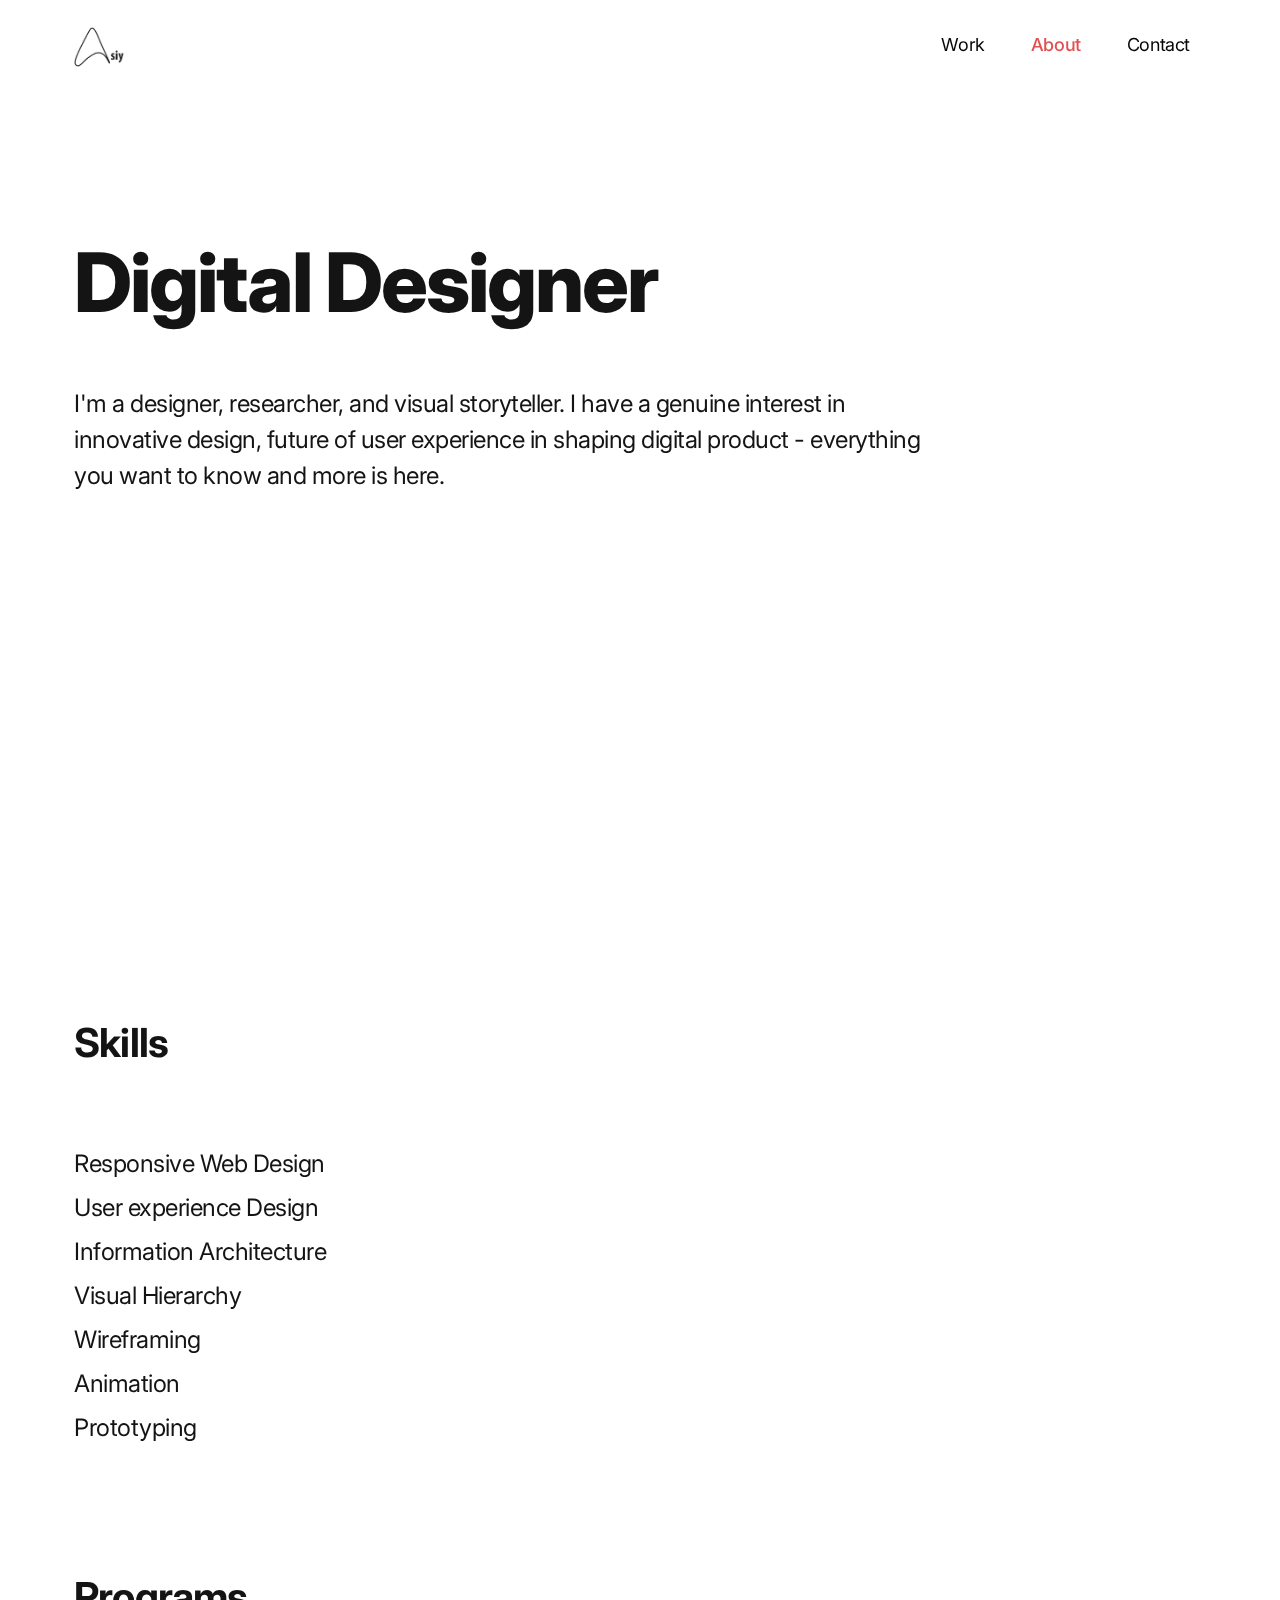
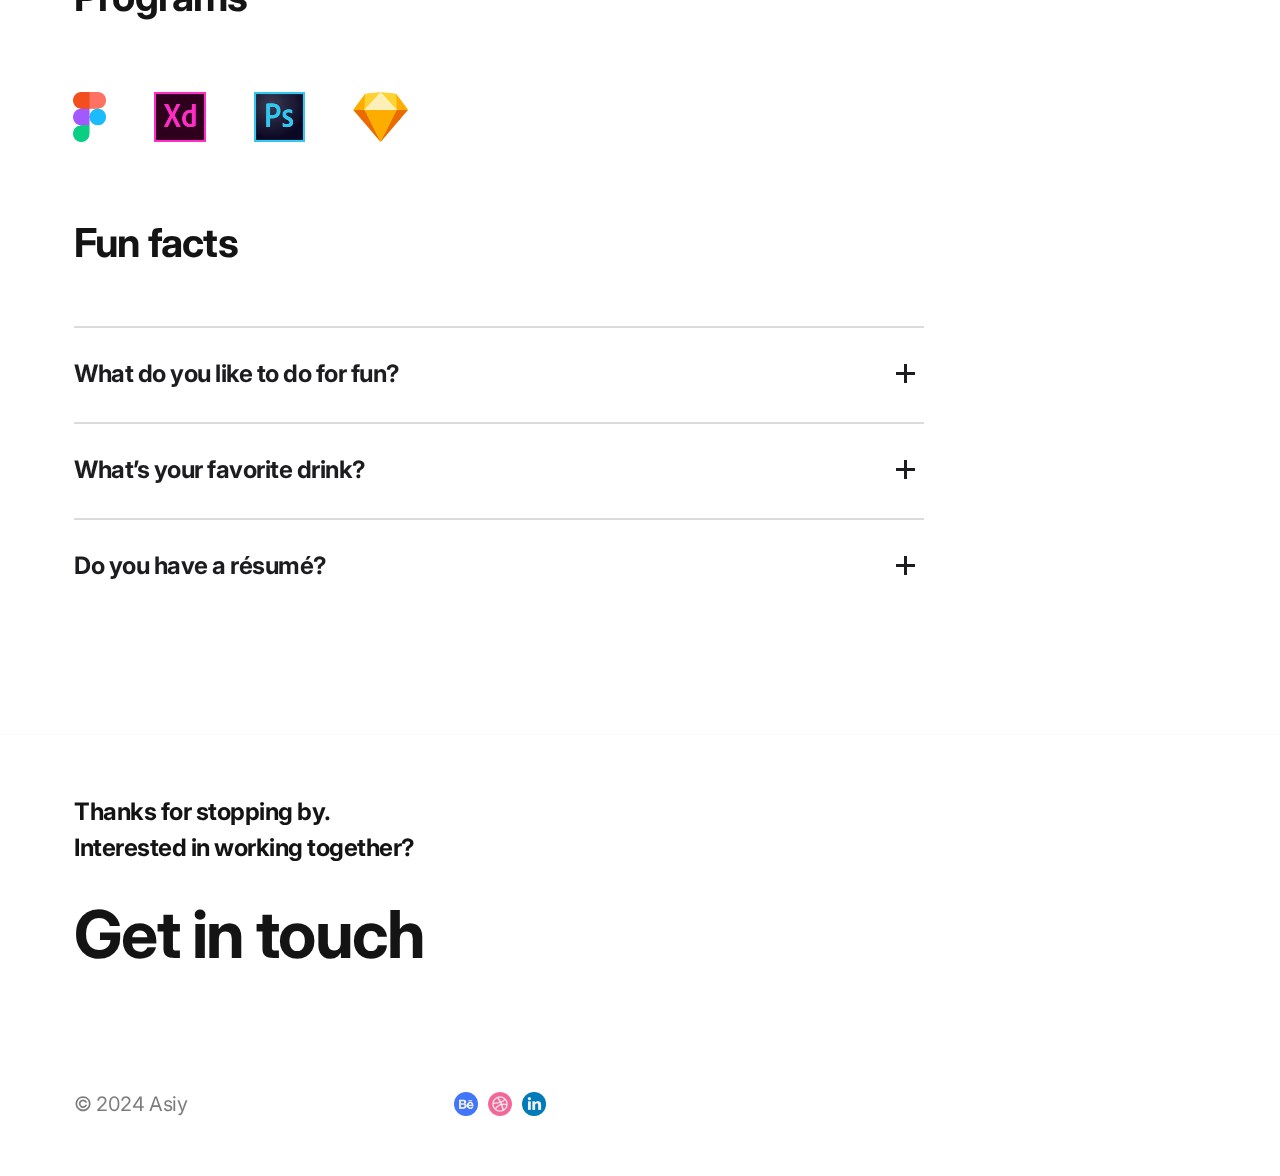
==== commit d20ce921: "Add files via upload" ====
--- a/about.html
+++ b/about.html
@@ -194,17 +194,17 @@
       <footer class="e2e">
         <div class="e2e-inner">
             <div class="e2e-f">
-                <div class="e2e-company"><span class="symbol-copy">&copy;</span> 2022 Asiy</div>
+                <div class="e2e-company"><span class="symbol-copy">&copy;</span> 2024 Asiy</div>
                 <div class="social-network-links">
                     <div class="social-network-link">
-                        <a href="https://www.behance.com/bizmaglord" rel="noopener nofollow"
+                        <a href="https://www.behance.net/asiyanbisodiq" rel="noopener nofollow"
                             title="Behance">
                             <span>Behance</span>
                             <img src="images/be.png" height="24px;" width="24px;">
                         </a>
                     </div>
                     <div class="social-network-link">
-                        <a href="https://www.dribbble.com/bizmaglord" rel="noopener nofollow" title="Dribbble">
+                        <a href="https://www.dribbble.com/toobam" rel="noopener nofollow" title="Dribbble">
                             <span>Dribbble</span>
                             <img src="images/dri.png" height="24px;" width="24px;" >
                         </a>
